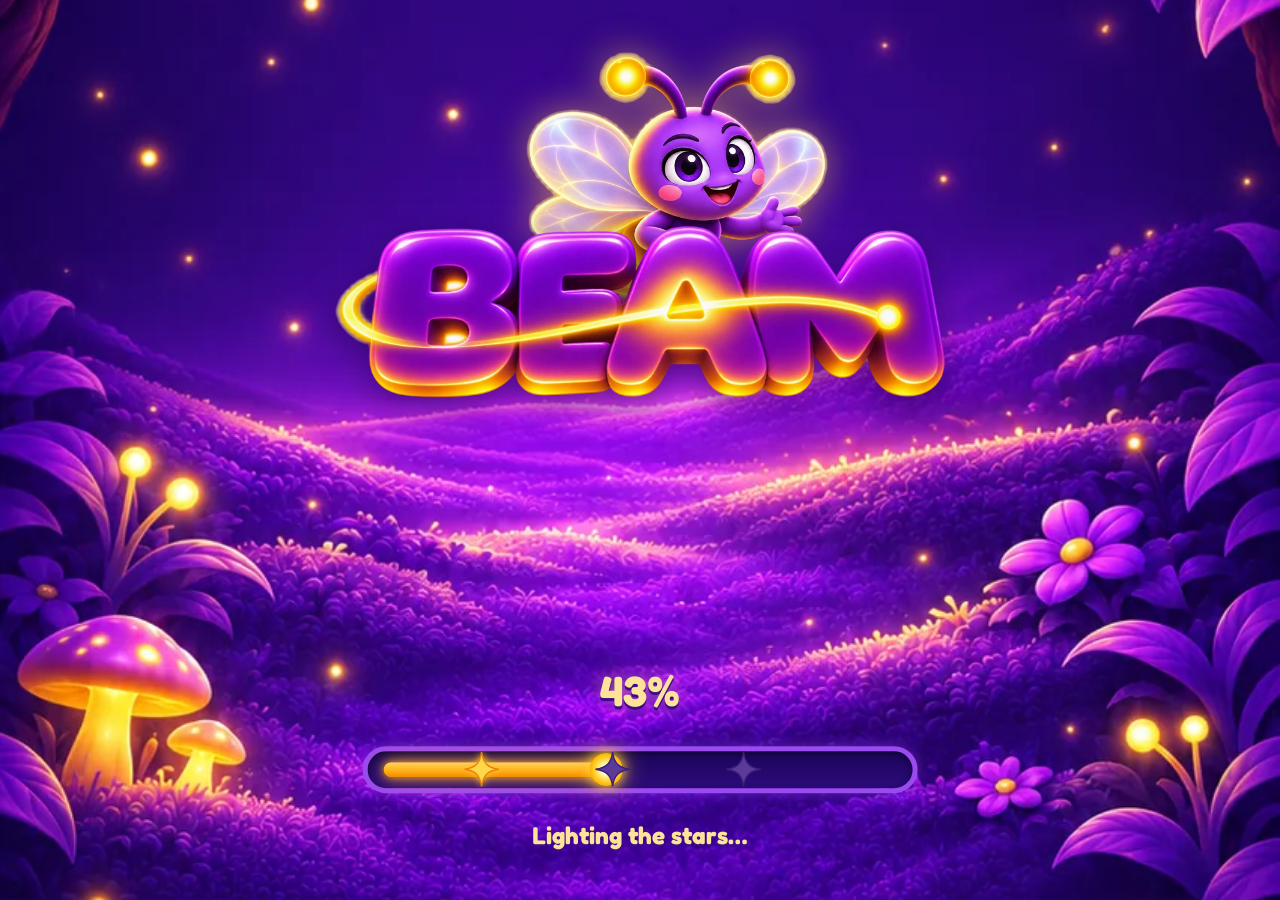
==== index.html @ 748f91e0 "Win clip: new 3s firefly video (chroma-keyed), replaces cheer2 Co-Authored-By: Claude Sonnet 5.5 <no" ====
<!DOCTYPE html>
<html lang="he" dir="rtl">
<head>
<meta charset="utf-8">
<meta name="viewport" content="width=device-width,initial-scale=1">
<script>try{if(localStorage.getItem("beamAdminPending")&&/access_token=|error=/.test(location.hash)){localStorage.removeItem("beamAdminPending");location.replace("/admin/"+location.hash)}}catch(e){}</script>
<title>BEAM · משחק חשיבה עם מראות וקרן אור</title>
<meta name="description" content="BEAM הוא משחק חשיבה: מציבים מראות כדי שקרן האור של הגחלילית תדליק את כל הכוכבים. 80 שלבים ואתגר יומי.">
<link rel="canonical" href="https://beam-game.co.il/">
<link rel="manifest" href="manifest.webmanifest">
<meta name="theme-color" content="#24086A">
<link rel="icon" type="image/png" sizes="32x32" href="icons/favicon-32.png?v=3">
<link rel="icon" type="image/png" sizes="96x96" href="icons/favicon-96.png?v=3">
<link rel="apple-touch-icon" href="icons/apple-180.png?v=3">
<link rel="stylesheet" href="css/beam.css?v=8978603e5e">
</head>
<body class="splashing">
<div id="splash" role="status" aria-live="polite">
  <div class="sp-stage">
    <img class="sp-fly" alt="" src="media/splash/fly.webp">
    <img class="sp-logo" alt="Beam" src="media/splash/logo.webp">
    <b id="spPct">0%</b>
    <div class="sp-bar"><i id="spFill"><span class="sp-orb"></span></i><span class="sp-star" style="left:21%"><svg viewBox="0 0 40 40" aria-hidden="true"><path d="M20 1C21.5 13 27 18.5 39 20C27 21.5 21.5 27 20 39C18.5 27 13 21.5 1 20C13 18.5 18.5 13 20 1Z"/></svg></span><span class="sp-star" style="left:45%"><svg viewBox="0 0 40 40" aria-hidden="true"><path d="M20 1C21.5 13 27 18.5 39 20C27 21.5 21.5 27 20 39C18.5 27 13 21.5 1 20C13 18.5 18.5 13 20 1Z"/></svg></span><span class="sp-star" style="left:69%"><svg viewBox="0 0 40 40" aria-hidden="true"><path d="M20 1C21.5 13 27 18.5 39 20C27 21.5 21.5 27 20 39C18.5 27 13 21.5 1 20C13 18.5 18.5 13 20 1Z"/></svg></span></div>
    <p id="spText">טוענים את האור…</p>
  </div>
</div>
<svg width="0" height="0" style="position:absolute" aria-hidden="true"><defs>
  <linearGradient id="rbBeam" gradientUnits="userSpaceOnUse" x1="0" y1="0" x2="1.6" y2="1.6" spreadMethod="repeat">
    <stop offset="0" stop-color="#FF3D3D"/><stop offset=".16" stop-color="#FF8A1F"/><stop offset=".32" stop-color="#FFD23F"/><stop offset=".48" stop-color="#4BD964"/><stop offset=".64" stop-color="#3FB8FF"/><stop offset=".8" stop-color="#8A6BFF"/><stop offset="1" stop-color="#FF3D3D"/>
    <animateTransform attributeName="gradientTransform" type="translate" from="0 0" to="1.6 1.6" dur="2.4s" repeatCount="indefinite"/>
  </linearGradient></defs></svg>
<main>
<div class="hud" id="hud" hidden>
    <button class="me" id="meBtn" aria-label="פרופיל ושם">
      <span class="badge"><img id="meBug" alt=""></span>
      <span><b id="meName"></b><small id="meRank"></small></span>
    </button>
    <div class="wallet">
      <button class="gearimg" id="gearBtn" aria-label="הגדרות"><img alt="" src="media/ui/gear.webp"></button>
      <div class="coin" id="homePoints" aria-label="נקודות לקניות"></div>
    </div>
  </div>
  

<!-- LOGIN -->
<section id="login" hidden>
  <div class="login">
    <img id="loginLogo" class="login-logo" alt="Beam" src="media/inline/logo.webp">
    <p class="login-tag">עזרו לגחלילית להדליק את כל הכוכבים</p>
    <div class="login-hero"><img alt="" src="media/hero.webp"></div>
    <div class="login-btns">
      <button class="btn green" id="loginGuest">בואו נשחק</button>
      <div class="or" id="loginOr"><span>כבר שיחקתם? התחברו וההתקדמות תחזור</span></div>
      <button class="sso google" id="loginGoogle">המשך עם Google</button>
      <button class="sso facebook" id="loginFacebook">המשך עם Facebook</button>
    </div>
    <p class="login-note">ההתקדמות נשמרת ומגובה גם בלי חשבון. אפשר לחבר חשבון בכל רגע מההגדרות.</p>
  </div>
</section>


<!-- HOME: the firefly's garden fills the screen; everything else floats over it -->
<section id="home">
  <div class="gscene hscene" id="hScene"></div>
  <canvas id="homeFly" width="320" height="320" aria-hidden="true"></canvas>
  <div class="hchap">
    <button id="chapBtn"><b id="chapName"></b><i aria-hidden="true">›</i></button>
    <div class="hprog"><i id="chapFill"></i><span id="chapCount"></span></div>
  </div>
  <div class="hside r"><button class="hic" id="dailyBtn"><img alt="" src="media/ui/calendar.webp"><span class="dot" id="dailyDot" hidden>!</span><span class="t">אתגר יומי</span></button><button class="hic" id="weeklyBtn"><img alt="" src="media/ui/trophy.webp"><span class="dot" id="weeklyDot" hidden>!</span><span class="t">אתגר השבוע</span></button><button class="hic" id="bonusBtn"><img alt="" src="media/ui/gift.webp"><span class="dot" id="bonusDot" hidden>!</span><span class="t">בונוס יומי</span></button></div>
  <div class="hside l"><button class="hic" id="achBtn"><img alt="" src="media/ui/medal.webp"><span class="bar" id="achLabel"></span></button><button class="hic" id="friendsBtn"><img alt="" src="media/ui/invite.webp"><span class="dot" id="palsDot" hidden></span><span class="t">חברים</span></button><button class="hic" id="helpBtn"><img alt="" src="media/ui/help.webp"><span class="t">איך משחקים</span></button></div>
  <button class="hplay" id="playBtn"><span class="tag" id="playTag"></span><b id="playMain"></b><small id="playSub"></small></button>
  <div hidden>
    <div class="rankbar"><i id="rankFill"></i></div><span id="rankNow"></span><span id="rankNext"></span>
    <p id="dailyText"></p><p id="duelText"></p><button id="duelBtn"></button><p id="gardenText"></p><button id="gardenBtn"></button>
    <button id="lbBtn"></button><button id="shopBtn"></button>
    <div class="adslot" id="adBanner"><button id="adBannerRemove"></button></div>
    <p id="progress"></p><span id="chCount"></span><div id="chapters"></div><div id="chDots"></div>
  </div>
</section>

<section id="allch" hidden>
  <button class="chip" id="allchBack">› חזרה</button>
  <h2 class="screen-title">כל הפרקים</h2>
  <p class="screen-sub" id="allchSub"></p>
  <div class="chgrid" id="chGrid"></div>
</section>

<!-- GAME -->
<section id="game" hidden>
  <div class="gtop">
    <button class="rb" id="backBtn" aria-label="חזרה"><svg class="bk" viewBox="0 0 24 24" width="22" height="22" aria-hidden="true"><path d="M9 5l7 7-7 7" fill="none" stroke="#fff" stroke-width="4" stroke-linecap="round" stroke-linejoin="round"/></svg></button>
    <div class="lvtitle"><h2 id="lvTitle"></h2><small id="lvChapter"></small></div>
    <div class="coin" id="gamePoints"></div>
    <button class="rb" id="pauseBtn" aria-label="השהיה"><svg viewBox="0 0 24 24" width="20" height="20" aria-hidden="true"><path d="M8 5v14M16 5v14" stroke="#fff" stroke-width="4" stroke-linecap="round"/></svg></button>
  </div>
  <div class="duelbar" id="duelBar" hidden></div>
  <div class="gstats">
    <div class="pill" id="starPill"></div>
    <div class="gclock" id="timeBar" hidden><span></span></div>
    <div class="pill moves" id="movesPill"></div>
    <div class="pill" id="mirrorPill"></div>
  </div>
  <p class="tip" id="tip"></p>
  <div class="boardwrap"><svg class="board" id="board"></svg></div>
  <div class="say"><img alt="" id="sayBug"><div class="status" id="status" aria-live="polite"></div></div>
  <div class="gdock">
    <button class="power free" id="resetBtn"><img class="pwi" src="media/ui/t-reset.webp" alt=""><span>איפוס</span><span class="price">חינם</span></button>
    <div id="powerBox">
      <div class="powers">
        <button class="power" id="pwMirror" aria-label="קניית מראה נוספת"></button>
        <button class="power" id="pwHammer" aria-label="פטיש לשבירת חסימה"></button>
        <button class="power" id="pwHint" aria-label="רמז"></button>
      </div>
    </div>
  </div>
  <p class="powernote" id="powerNote">שלב עם עזרה שווה כוכב אחד ורבע מהנקודות</p>
  <span hidden><button class="gear" id="muteBtn" aria-label="השתקה"><svg viewBox="0 0 24 24" aria-hidden="true" width="22" height="22"><path d="M4 9h4l5-4v14l-5-4H4z" fill="var(--purple)"/><path id="spkWaves" d="M16 8.5a5 5 0 0 1 0 7M18.5 6a8.5 8.5 0 0 1 0 12" stroke="var(--purple)" stroke-width="2" fill="none" stroke-linecap="round"/><path id="spkX" d="M16 9l5 6M21 9l-5 6" stroke="var(--purple)" stroke-width="2" stroke-linecap="round" hidden/></svg></button></span>
  <div class="winlayer" id="winLayer" hidden>
  <img class="winbug" id="winBug" alt="" width="220" height="220">
  <canvas class="winbug anim" id="winFilm" width="480" height="480" aria-hidden="true" hidden></canvas>
  <div class="win" id="winbox" role="dialog" aria-labelledby="winTitle" hidden>
    <div class="ribbon"><h3 id="winTitle"></h3></div>
    <div class="body">
      <div class="bigstars" id="bigStars"></div>
      <p id="winText"></p>
      <div class="gains" id="gains"></div>
      <button class="btn green" id="nextBtn"></button>
      <button class="btn blue" id="retryBtn">נסו שוב לשלושה כוכבים</button>
      <button class="linkbtn" id="shareBtn" hidden>שתפו את התוצאה</button>
    </div>
  </div>
  </div>
</section>

<!-- DUEL: waiting room, countdown and result. The race itself happens on the game screen. -->
<section id="watch" hidden>
  <div class="gtop"><button class="rb" id="watchBack" aria-label="חזרה"><svg class="bk" viewBox="0 0 24 24" width="22" height="22" aria-hidden="true"><path d="M9 5l7 7-7 7" fill="none" stroke="#fff" stroke-width="4" stroke-linecap="round" stroke-linejoin="round"/></svg></button><div class="lvtitle"><h2 id="watchTitle"></h2><p id="watchSub"></p></div><span class="wlive">LIVE</span></div>
  <div class="wstats"><span class="pill" id="watchStars"></span><span class="pill" id="watchMoves"></span></div>
  <div class="boardwrap"><svg class="board" id="watchBoard"></svg></div>
  <p class="wnote" id="watchNote"></p>
</section>

<section id="duel" hidden>
  <button class="chip" id="duelBack">› חזרה</button>
  <h2 class="screen-title">דו-קרב</h2>
  <p class="screen-sub" id="duelSub">&nbsp;</p>
  <div class="set duelbox" id="duelBox"></div>
</section>

<!-- LEADERBOARD -->
<section id="friends" hidden>
  <button class="chip" id="frBack">› חזרה</button>
  <h2 class="screen-title">דו-קרב</h2>
  <div class="rec" id="duelRec"></div>
  <div class="duo"><button class="btn blue" id="duelLink">הזמנה בקישור</button><button class="btn orange" id="duelCode">יש לי קוד</button></div>
  <h3 class="frhead">החברים שלי <small id="frSub">&nbsp;</small></h3>
  <ul class="frlist" id="duelList"></ul>
</section>

<section id="pals" hidden>
  <button class="chip" id="palsBack">› חזרה</button>
  <h2 class="screen-title">חברים</h2>
  <div class="frfind"><input id="frQ" type="search" maxlength="24" autocomplete="off" enterkeyhint="search" placeholder="חיפוש לפי שם שחקן" aria-label="חיפוש לפי שם שחקן"><button class="btn blue" id="frGo">חיפוש</button></div>
  <ul class="frlist" id="frFound"></ul>
  <div id="frAsksBox" hidden><h3 class="frhead">בקשות חברות</h3><ul class="frlist" id="frAsks"></ul></div>
  <div id="frRecentBox" hidden><h3 class="frhead">שיחקתם לאחרונה</h3><ul class="frlist" id="frRecent"></ul></div>
  <h3 class="frhead">החברים שלי <small id="palsSub">&nbsp;</small></h3>
  <ul class="frlist" id="frList"></ul>
  <button class="btn orange" id="frAdd">שליחת קישור לחבר</button>
  <div class="set" style="margin-top:16px">
    <label class="toggle" style="border-top:none"><span>הצג אותי כמחובר לחברים</span><input type="checkbox" id="optPresence"><i></i></label>
  </div>
</section>

<section id="map" hidden>
  <div class="maptop"><button class="rb" id="mapBack" aria-label="חזרה"><svg class="bk" viewBox="0 0 24 24" width="22" height="22" aria-hidden="true"><path d="M9 5l7 7-7 7" fill="none" stroke="#fff" stroke-width="4" stroke-linecap="round" stroke-linejoin="round"/></svg></button><button class="rnd" id="mapPrev" aria-label="הפרק הקודם"><svg class="bk" viewBox="0 0 24 24" width="18" height="18" aria-hidden="true"><path d="M9 5l7 7-7 7" fill="none" stroke="#fff" stroke-width="3.5" stroke-linecap="round" stroke-linejoin="round"/></svg></button>
    <div class="mtitle"><small id="mapSub"></small><h2 id="mapTitle"></h2><span class="mstars"><img alt="" src="media/map/star.webp"><b id="mapStars"></b></span></div>
    <button class="rnd" id="mapNext" aria-label="הפרק הבא"><svg class="bk" viewBox="0 0 24 24" width="18" height="18" aria-hidden="true"><path d="M15 5l-7 7 7 7" fill="none" stroke="#fff" stroke-width="3.5" stroke-linecap="round" stroke-linejoin="round"/></svg></button><span class="sp"></span></div>
  <button class="mcta" id="mapPlay"><b id="mapPlayMain"></b><span id="mapPlaySub"></span></button>
  <div class="mscene" id="mScene"></div>
  <div class="mapwarp" id="mapWarp"></div>
</section>

<section id="garden" hidden>
  <button class="chip" id="gardenBack">› חזרה</button>
  <h2 class="screen-title">הגן של הגחלילית</h2>
  <div class="shopwallet"><div class="coin" id="gardenPoints"></div></div>
  <div class="tabs" role="tablist" style="margin-bottom:12px">
    <button role="tab" id="gTabOut" aria-selected="true">הגן</button>
    <button role="tab" id="gTabIn" aria-selected="false">בתוך הבית</button>
  </div>
  <div class="gscene" id="gScene"></div>
  <h3 class="shoph" id="gShopTitle">מה מוסיפים לגן?</h3>
  <div class="shopgrid" id="gShop"></div>
</section>

<section id="shop" hidden>
  <button class="chip" id="shopBack">› חזרה</button>
  <h2 class="screen-title">חנות</h2>
  <p class="screen-sub">קונים בנקודות שבארנק. הדירוג בטבלה לא יורד.</p>
  <div class="shopwallet"><div class="coin" id="shopPoints"></div></div>
  <div id="shopBody"></div>
</section>

<section id="leader" hidden>
  <button class="chip" id="lbBack">› חזרה</button>
  <div class="lbc lbh">
    <img class="arc" alt="" style="--x:140;--y:38;--w:528;--h:67" src="media/lb/harc.webp">
    <img class="crown" alt="" style="--x:355;--y:12;--w:100;--h:72" src="media/lb/hcrown.webp">
    <img class="lau" alt="" style="--x:107;--y:91;--w:56;--h:76" src="media/lb/hlaurL.webp">
    <img class="lau" alt="" style="--x:644;--y:98;--w:56;--h:69" src="media/lb/hlaurR.webp">
    <img class="ttl" alt="טבלת מובילים" style="--x:160;--y:75;--w:494;--h:89" src="media/lb/htitle.webp">
    <h2 class="screen-title ttltxt" style="--x:140;--y:75;--w:524;--h:89">טבלת מובילים</h2>
    <p class="screen-sub" id="lbSub" style="--x:2.4;--y:158.4;--w:804;--h:44"></p>
  </div>
  <div class="tabs lbtabs" role="tablist">
    <button role="tab" id="tabAll" aria-selected="true">כל הזמנים</button>
    <button role="tab" id="tabDay" aria-selected="false">היום</button>
    <button role="tab" id="tabWeek" aria-selected="false">השבוע</button>
  </div>
  <p class="privacy" id="lbOffline" hidden>אין חיבור לטבלה כרגע. מוצגות רק התוצאות שלכם.</p>
  <ol class="lb" id="lbList"></ol>
  <p class="privacy">השם והניקוד שלכם גלויים לכל מי שמשחק במשחק הזה.</p>
</section>

<!-- ACHIEVEMENTS -->
<section id="achievements" hidden>
  <button class="chip" id="achBack">› חזרה</button>
  <h2 class="screen-title">הישגים</h2>
  <p class="screen-sub" id="achSub"></p>
  <div id="achList"></div>
</section>

<!-- SETTINGS -->
<section id="settings" hidden>
  <button class="chip" id="setBack">› חזרה</button>
  <h2 class="screen-title">הגדרות</h2>
  <p class="screen-sub">&nbsp;</p>
  <div class="set" id="accountCard"></div>
  <div class="set premium" id="premiumCard"></div>
  <div class="set">
    <h3>צלילים ורטט</h3>
    <label class="toggle"><span>אפקטים קוליים</span><input type="checkbox" id="optSfx"><i></i></label>
    <label class="toggle"><span>מוזיקת רקע במשחק</span><input type="checkbox" id="optMusic"><i></i></label>
    <label class="toggle" id="hapticRow"><span>רטט<small id="hapticNote" hidden> · לא נתמך במכשיר הזה</small></span><input type="checkbox" id="optHaptic"><i></i></label>
    <div class="musicstyle" id="styleRow">
      <span>סגנון מוזיקה</span>
      <div class="segm" role="group" aria-label="סגנון מוזיקה">
        <button id="styleCalm" aria-pressed="true">רגועה</button>
        <button id="styleUp" aria-pressed="false">קצבית</button>
        <button id="styleDream" aria-pressed="false">עדינה</button>
        <button id="styleBox" aria-pressed="false">תיבת נגינה</button>
      </div>
    </div>
  </div>
  <div class="set">
    <div class="musicstyle"><span>שפה</span>
      <div class="segm" role="group" aria-label="שפה">
        <button id="langHe" aria-pressed="true">עברית</button>
        <button id="langEn" aria-pressed="false">English</button>
      </div>
    </div>
    <div class="musicstyle"><span>תצוגה</span>
      <div class="segm" role="group" aria-label="תצוגה">
        <button id="themeLight" aria-pressed="false">יום</button>
        <button id="themeDark" aria-pressed="false">לילה</button>
        <button id="themeAuto" aria-pressed="true">אוטומטי</button>
      </div>
    </div>
  </div>
  <div class="set">
    <h3>שם ודמות</h3>
    <p id="setName"></p>
    <button class="btn blue" id="setRename">הפרופיל שלי</button>
    <button class="linkbtn" id="setLeave">הסרת השם והניקוד מהטבלה</button>
  </div>
  <div class="set" id="installCard" hidden>
    <h3>התקנה במסך הבית</h3>
    <p>פתיחה בלחיצה אחת, במסך מלא, כמו אפליקציה.</p>
    <button class="btn blue" id="setInstall">להוספה למסך הבית</button>
  </div>
  <div class="set stickset">
    <h3>מדבקות לוואטסאפ</h3>
    <div class="stkrow"><img alt="" src="media/emo/laugh.webp"><img alt="" src="media/emo/love.webp"><img alt="" src="media/emo/win.webp"><img alt="" src="media/emo/thumbs.webp"></div>
    <p>12 הגחליליות של המשחק, לשמירה בטלפון ולשליחה בוואטסאפ.</p>
    <button class="btn green" id="setStickers">להורדת המדבקות</button>
  </div>
  <div class="set">
    <h3>איפוס התקדמות</h3>
    <p>מוחק שלבים, כוכבים, נקודות והישגים. רכישות נשמרות.</p>
    <button class="btn danger" id="setReset">איפוס</button>
  </div>
  <p class="legal"><a id="legalPrivacy" href="https://beam-game.co.il/privacy/" target="_blank" rel="noopener">מדיניות פרטיות</a> · <a id="legalSupport" href="https://beam-game.co.il/support/" target="_blank" rel="noopener">תמיכה</a></p>
</section>

<!-- HELP -->
<section id="help" class="help" hidden>
  <div class="gtop"><button class="rb" id="helpBack" aria-label="חזרה"><svg class="bk" viewBox="0 0 24 24" width="22" height="22" aria-hidden="true"><path d="M9 5l7 7-7 7" fill="none" stroke="#fff" stroke-width="4" stroke-linecap="round" stroke-linejoin="round"/></svg></button><div class="lvtitle"><h2>איך משחקים</h2></div><img class="helpbug" id="helpBug" alt=""></div>
  <div class="tabs four" role="tablist" id="helpTabs"><button role="tab" data-p="a" aria-selected="true">הבסיס</button><button role="tab" data-p="b" aria-selected="false">מכשולים</button><button role="tab" data-p="c" aria-selected="false">נקודות</button><button role="tab" data-p="d" aria-selected="false">טיפים</button></div>
  <div class="hpane" data-p="a">
  <p class="lead">הגחלילית יורה קרן אור. הציבו מראות כך שהקרן תעבור דרך כל הכוכבים.</p>
  <div class="demo">
    <h3>נסו בעצמכם</h3>
    <p>הציבו מראה אחת כך שהקרן תפנה למעלה אל הכוכב.</p>
    <div class="boardwrap"><svg class="board" id="demoBoard"></svg></div>
    <div class="status" id="demoStatus"></div>
  </div>
  <div class="rule"><svg viewBox="0 0 1 1" id="icMirror"></svg>
    <div><h3>מראות</h3><p>הקישו על משבצת כדי להציב מראה. הקשה שנייה מסובבת אותה, ושלישית מסירה. מראה מפנה את הקרן ברבע סיבוב.</p></div></div>
<div class="rule"><svg viewBox="0 0 1 1" id="icStar"></svg>
    <div><h3>כוכבים</h3><p>הקרן עוברת דרכם, מדליקה אותם וממשיכה הלאה. השלב נגמר כשכל הכוכבים דולקים.</p></div></div>
</div>
  <div class="hpane" data-p="b" hidden>
  <div class="rule"><svg viewBox="0 0 1 1" id="icWall"></svg>
    <div><h3>חסימות</h3><p>משבצות עם איקס עוצרות את הקרן.</p></div></div>
<div class="rule"><svg viewBox="0 0 1 1" id="icBomb"></svg>
    <div><h3>פצצות</h3><p>אם קרן כלשהי נוגעת בפצצה, הכול נכבה. יש רגע לתקן. מי שמשאיר את הקרן על פצצה שלוש פעמים באותו שלב, הפצצה מתפוצצת והשלב מתחיל מחדש. בדו-קרב, פיצוץ מעביר את הסיבוב ליריב.</p></div></div>
<div class="rule"><svg viewBox="0 0 1 1" id="icFixed"></svg>
    <div><h3>מראות קבועות</h3><p>מראות כהות עם ברגים. הן כבר מותקנות, ואי אפשר להזיז או לסובב אותן.</p></div></div>
<div class="rule"><svg viewBox="0 0 1 1" id="icSplit"></svg>
    <div><h3>זכוכית מפצלת</h3><p>חלק מהאור ממשיך ישר וחלק מוחזר הצידה. מקרן אחת נוצרות שתיים, וכל אחת מהן יכולה להדליק כוכבים או לפגוע בפצצה.</p></div></div>
<div class="rule"><svg viewBox="0 0 1 1" id="icTwin"></svg>
    <div><h3>שתי גחליליות</h3><p>בשלבים המתקדמים יש שתי קרניים. כל מראה משפיעה על שתיהן.</p></div></div>
</div>
  <div class="hpane" data-p="c" hidden>
  <div class="rule"><svg viewBox="0 0 1 1" id="icCount"></svg>
    <div><h3>שלושה כוכבים</h3><p>כל הקשה היא מהלך. פתרו בלי עזרה ובתוך יעד המהלכים כדי לקבל שלושה כוכבים ואת מלוא הנקודות. לכל שלב יש זמן מוגבל, חצי דקה לכל מראה. כשהזמן נגמר מתחילים את השלב מחדש.</p></div></div>
<div class="rule"><svg viewBox="0 0 1 1" id="icShop"></svg>
    <div><h3>מה עושים עם הנקודות</h3><p>הנקודות שצברתם קובעות את הדרגה והמקום בטבלה, ונשארות שם תמיד. במקביל יש לכם יתרה לקניות. המחיר תלוי בשלב: רמז עולה 100 נקודות לכל מראה בשלב, ומראה נוספת או פטיש 75 לכל מראה. רמזים יכולים להציב עד חצי מהמראות בשלב. שלב שנפתר עם עזרה שווה רבע מהנקודות.</p></div></div>
<div class="rule"><svg viewBox="0 0 1 1" id="icHammer"></svg>
    <div><h3>פטיש</h3><p>מופיע רק בשלבים שבהם שבירת חסימה באמת עוזרת, כלומר מאפשרת פתרון עם פחות מראות. לחצו על הפטיש, והחסימות ששווה לשבור יתחילו להבהב.</p></div></div>
<div class="rule"><svg viewBox="0 0 1 1" id="icDaily"></svg>
    <div><h3>אתגר יומי</h3><p>שלב חדש בכל יום, זהה לכל השחקנים. הניקוד תלוי במהירות ובמספר המהלכים, ונכנס לטבלת המובילים.</p></div></div>
</div>
  <div class="hpane" data-p="d" hidden>
  <div class="tips">
    <h3>טיפים</h3>
    <p><b>התחילו מהסוף.</b> חשבו מאיזה כיוון הקרן יכולה להגיע לכוכב הרחוק ביותר, ובנו את המסלול לאחור.</p>
    <p><b>ספרו פניות.</b> כל פנייה במסלול דורשת מראה. מספר המראות שקיבלתם הוא רמז.</p>
    <p><b>עקבו אחרי כל הקרניים.</b> עם זכוכית מפצלת או שתי גחליליות, מראה שעוזרת לקרן אחת יכולה לשלוח את השנייה לפצצה.</p>
    <p><b>חשבו לפני שמקישים.</b> כל הקשה נספרת, ושלושה כוכבים שווים את מלוא הנקודות.</p>
  </div>
  </div>
  <div class="helpgo"><button class="btn orange" id="helpPlay">התחילו לשחק</button></div>
</section>

</main>
<div id="turn" aria-hidden="true"><div><svg viewBox="0 0 64 64" width="84" height="84"><rect x="20" y="6" width="24" height="44" rx="5" fill="none" stroke="#FFE48A" stroke-width="4"/><circle cx="32" cy="43" r="2.5" fill="#FFE48A"/><path d="M8 40a26 26 0 0 0 14 18M22 58l-7-1M22 58l-1-7" fill="none" stroke="#fff" stroke-width="3.5" stroke-linecap="round"/></svg><b>סובבו את הטלפון לאורך</b></div></div>
<nav id="tabbar" hidden><button data-tab="shop"><img alt="" src="media/ui/shop.webp"><span>חנות</span></button><button data-tab="leader"><img alt="" src="media/ui/trophy.webp"><span>מובילים</span></button><button data-tab="home"><img alt="" src="media/ui/home.webp"><span>בית</span></button><button data-tab="duel"><img alt="" src="media/ui/duel.webp"><span>דו-קרב</span><u id="duelDot" hidden></u></button><button data-tab="garden"><img alt="" src="media/ui/decor.webp"><span>קישוט</span></button></nav>


<div class="overlay" id="overlay" hidden><div class="modal" id="modal" role="dialog" aria-modal="true"></div></div>
<div class="toast" id="toast" role="status"></div>

<script src="js/levels.js?v=f87c89fe32"></script>
<script src="js/game.js?v=36e5b2ce87"></script>
</body>
</html>
---- css/beam.css ----
/* Fredoka (SIL Open Font License 1.1), embedded so the game needs no internet to start */
@font-face{font-family:Fredoka; font-style:normal; font-weight:300 700; font-display:swap; src:url(../media/font/fredoka-a.woff2) format('woff2'); unicode-range:U+0307-0308,U+0590-05FF,U+200C-2010,U+20AA,U+25CC,U+FB1D-FB4F}
@font-face{font-family:Fredoka; font-style:normal; font-weight:300 700; font-display:swap; src:url(../media/font/fredoka-b.woff2) format('woff2'); unicode-range:U+0000-00FF,U+0131,U+0152-0153,U+02BB-02BC,U+02C6,U+02DA,U+02DC,U+0304,U+0308,U+0329,U+2000-206F,U+20AC,U+2122,U+2191,U+2193,U+2212,U+2215,U+FEFF,U+FFFD}

:root{
  --bg1:#E7DDFB; --bg2:#F6F2FF; --surface:#FFFFFF; --ink:#2D1B4E; --muted:#6B5A8C; --rule:#DCCFF7;
  --orange:#FF8A2B; --orange-d:#D96A12; --blue:#1F6FE5; --blue-d:#1552B0;
  --purple:#8B5CF6; --purple-d:#6A3FD6; --green:#4CC85A; --green-d:#2F9E3E;
  --tray:#FFFFFF; --tray-edge:#C9B6F4;
  --t-orange:#FFD3AA; --t-blue:#BFD6FF; --t-purple:#DCCDFF; --t-green:#C6EFC4; --t-shade:rgba(45,27,78,.16);
  --star:#FFC83A; --star-d:#E58A00; --beam:#FF3D7F; --bomb:#2D1B4E;
}
@media (prefers-color-scheme:dark){
  :root{
    color-scheme:dark;
    --bg1:#1A1230; --bg2:#231840; --surface:#2C2050; --ink:#F3EEFF; --muted:#B7A8DA; --rule:#3E3168;
    --tray:#3A2C66; --tray-edge:#4E3C88;
    --t-orange:#F0B27A; --t-blue:#93B6F0; --t-purple:#B9A2F2; --t-green:#9CD99A; --t-shade:rgba(0,0,0,.28);
  }
}
*{box-sizing:border-box}
html,body{margin:0}
body{
  min-height:100vh; color:var(--ink); font-family:Fredoka,system-ui,sans-serif; font-size:17px; line-height:1.5;
  background:linear-gradient(180deg,var(--bg1),var(--bg2) 420px); -webkit-tap-highlight-color:transparent;
}
main{max-width:480px; margin:0 auto; padding:16px 16px 40px}
section[hidden]{display:none}
h1,h2,h3{margin:0; font-weight:700}
button{font-family:inherit; cursor:pointer}
button:focus-visible{outline:3px solid var(--blue); outline-offset:3px}

/* chunky buttons */
.btn{display:block; width:100%; border:none; border-radius:18px; color:#fff; font-weight:700; font-size:20px; min-height:56px; transition:transform .08s}
.btn:active{transform:translateY(3px)}
.btn.orange{background:var(--orange); box-shadow:0 5px 0 var(--orange-d)}
.btn.blue{background:var(--blue); box-shadow:0 5px 0 var(--blue-d)}
.btn.green{background:var(--green); box-shadow:0 5px 0 var(--green-d)}
.btn + .btn{margin-top:14px}
.chip{border:none; background:var(--surface); color:var(--ink); font-weight:600; font-size:16px; border-radius:999px; min-height:40px; padding:0 16px; box-shadow:0 3px 0 var(--rule)}

/* hero */
.hero{position:relative; text-align:center; padding:10px 0 18px}
.hero .sprinkle{position:absolute; width:20px; height:8px; border-radius:6px; transform:rotate(var(--r))}
.logo{display:flex; align-items:center; justify-content:center; gap:4px}
.logo h1{
  font-size:104px; line-height:1; color:var(--orange);
  -webkit-text-stroke:6px #5A2E12; paint-order:stroke fill;
  text-shadow:0 7px 0 #5A2E12;
}
.logo svg{width:110px; height:110px; margin-top:-10px}
.hero p{font-size:20px; font-weight:600; margin:14px 0 0}
.board-hero{width:230px; margin:20px auto 0; transform:rotate(-3deg)}

.progress{text-align:center; color:var(--muted); margin:16px 0 0; font-weight:500}

/* chapters */
.chhead{display:flex; justify-content:space-between; align-items:baseline; margin:24px 0 8px}
.chhead h2{font-size:26px}
.chhead span{color:var(--muted); font-weight:500; font-size:15px}
.carousel{display:flex; gap:12px; overflow-x:auto; scroll-snap-type:x mandatory; padding:4px 16px 14px; margin:0 -16px; scrollbar-width:none; -webkit-overflow-scrolling:touch}
.carousel::-webkit-scrollbar{display:none}
.carousel .chapter{flex:0 0 86%; scroll-snap-align:center; margin-top:0; position:relative}
.chapter .banner{position:relative}
.chstars{position:absolute; top:12px; left:16px; background:rgba(255,255,255,.25); border-radius:999px; padding:2px 10px; font-weight:700; font-size:14px}
.chapter.locked .levels{visibility:hidden}
.lockmsg{position:absolute; inset:auto 0 0 0; top:76px; display:flex; flex-direction:column; align-items:center; justify-content:center; gap:6px; font-weight:700; color:var(--ink)}
.lockmsg svg{width:44px; height:44px}
.dots{display:flex; justify-content:center; gap:2px; margin-top:2px}
.dots button{width:26px; height:26px; border:none; background:none; padding:0; display:grid; place-items:center}
.dots button::before{content:""; width:8px; height:8px; border-radius:999px; background:var(--rule); transition:width .2s, background .2s}
.dots button.on::before{width:22px; background:var(--purple)}
.chapter{margin-top:26px; background:var(--surface); border-radius:22px; overflow:hidden; box-shadow:0 6px 0 var(--rule)}
.chapter .banner{padding:12px 18px; color:#fff}
.chapter .banner h2{font-size:24px}
.chapter .banner p{margin:0; font-size:15px; opacity:.92}
.levels{display:grid; grid-template-columns:repeat(5,1fr); gap:10px; padding:16px}
.levels button{
  aspect-ratio:1; border:none; border-radius:14px; font-weight:700; font-size:19px; color:var(--ink);
  background:var(--tint); box-shadow:inset 0 -5px 0 var(--t-shade); position:relative; font-variant-numeric:tabular-nums;
}
.levels button.done{background:var(--solid); color:#fff}
.levels button.done::after{content:"★"; position:absolute; top:-7px; left:-5px; font-size:18px; color:var(--star); text-shadow:0 2px 0 var(--star-d)}
.levels button:disabled{opacity:.4; cursor:default}

/* game */
.topbar{display:flex; justify-content:space-between; align-items:center}
.lvtitle{text-align:center; margin:12px 0 4px}
.lvtitle h2{font-size:34px; line-height:1.1}
.lvtitle small{color:var(--muted); font-weight:500}
.pills{display:flex; justify-content:center; gap:10px; margin:10px 0 6px}
.pill{display:flex; align-items:center; gap:6px; background:var(--surface); border-radius:999px; padding:4px 14px 4px 12px; font-weight:700; box-shadow:0 3px 0 var(--rule); font-variant-numeric:tabular-nums}
.pill svg{width:20px; height:20px}
.tip{text-align:center; color:var(--muted); min-height:1.5em; margin:8px 0 12px; font-weight:500}
.boardwrap{
  background:linear-gradient(160deg,#F3EDFF,#DCCDFB); border-radius:26px; padding:10px;
  box-shadow:0 8px 0 var(--tray-edge), 0 18px 30px rgba(80,40,160,.18);
}
@media (prefers-color-scheme:dark){ .boardwrap{background:linear-gradient(160deg,#3B2D6A,#2B1F52)} }
svg.board{display:block; width:100%; height:auto; touch-action:manipulation; user-select:none}
.hit{fill:transparent}
.glow{fill:none; stroke:var(--beam); stroke-width:.3; stroke-linejoin:round; stroke-linecap:round; opacity:.55; pointer-events:none}
.core{fill:none; stroke:#fff; stroke-width:.08; stroke-linejoin:round; stroke-linecap:round; pointer-events:none}
.bad .glow{opacity:.22}
.shake{animation:shake .4s ease-in-out 2; transform-box:fill-box; transform-origin:center}
.won .starglow{animation:pulse 1s ease-in-out infinite}
@keyframes shake{25%{transform:rotate(-14deg)}75%{transform:rotate(14deg)}}
@keyframes pulse{50%{opacity:.25}}

.bar{display:flex; justify-content:center; margin-top:20px}
.status{text-align:center; margin-top:14px; min-height:1.6em; font-weight:600; color:var(--muted)}
.status.bad{color:var(--orange-d)}
@media (prefers-color-scheme:dark){ .status.bad{color:var(--orange)} }

.win{margin-top:16px; background:var(--surface); border-radius:22px; overflow:hidden; box-shadow:0 6px 0 var(--rule); text-align:center}
.win .ribbon{background:var(--green); color:#fff; padding:14px}
.win .ribbon h3{font-size:28px}
.win .body{padding:14px 18px 20px}
.win .body p{margin:0 0 14px; color:var(--muted); font-weight:500}
.win svg{width:84px; height:84px; margin:-6px auto 0; display:block}

/* help */
.help h2{font-size:38px; text-align:center; margin-top:6px}
.help .lead{text-align:center; color:var(--muted); font-size:18px; font-weight:500; margin:6px 0 18px}
.rule{display:grid; grid-template-columns:60px 1fr; gap:14px; align-items:center; background:var(--surface); border-radius:18px; padding:12px 14px; margin-bottom:12px; box-shadow:0 4px 0 var(--rule)}
.rule svg{width:60px; height:60px}
.rule h3{font-size:20px}
.rule p{margin:2px 0 0; color:var(--muted); font-size:16px}
.demo{background:var(--surface); border-radius:22px; padding:16px; margin:20px 0; box-shadow:0 6px 0 var(--rule); text-align:center}
.demo h3{font-size:22px}
.demo p{margin:2px 0 12px; color:var(--muted)}
.demo .boardwrap{max-width:230px; margin:0 auto}
.tips h3{font-size:24px; margin-bottom:8px}
.tips p{margin:0 0 10px}
.tips b{color:var(--purple)}
@media (prefers-color-scheme:dark){ .tips b{color:#C4ADFF} }

/* ---- win: the firefly jumps in over the board, then the result card pops up under her ---- */
.winlayer{position:fixed; inset:0; z-index:15; display:flex; flex-direction:column; align-items:center; justify-content:center; padding:16px 20px; background:rgba(30,15,60,0); transition:background .35s}
.winlayer.dim{background:rgba(30,15,60,.55)}
.winlayer[hidden],.winbug[hidden]{display:none}
.winbug{width:min(62vw,250px); height:auto; aspect-ratio:1; flex:none; position:relative; z-index:1; filter:drop-shadow(0 10px 18px rgba(40,10,90,.45)); pointer-events:none}
.winbug.jump{animation:bugJump .9s cubic-bezier(.25,1.3,.5,1) both}
.winbug.cheer.jump{animation:bugJump .9s cubic-bezier(.25,1.3,.5,1) both, bugCheer .5s ease-in-out .9s 2 both}
.winbug.shrug.jump{animation:bugJump .9s cubic-bezier(.25,1.3,.5,1) both, bugTilt .6s ease-in-out .9s 1 both}
.winbug.think.jump{animation:bugJump .9s cubic-bezier(.25,1.3,.5,1) both, bugNod .6s ease-in-out .9s 1 both}
.winbug.perch{width:min(40vw,150px); margin-bottom:-34px; animation:bugHop .45s cubic-bezier(.3,1.5,.6,1) both}
.winbug.anim{width:min(96vw,400px); margin:-40px 0; background:radial-gradient(circle at 50% 52%, rgba(255,255,255,.6) 0, rgba(255,244,214,.32) 30%, rgba(255,230,160,0) 60%); filter:none}
.winbug.anim.jump{animation:bugJump .9s cubic-bezier(.25,1.3,.5,1) both}
.winbug.anim.perch{width:min(64vw,250px); margin:-30px 0 -38px}
/* ---- duel ---- */
.daily.duelcard{background:linear-gradient(180deg,#6FB6FF 0%,#3D8BFF 50%,#2A6FE0 100%); box-shadow:0 6px 0 #1C4FA8, 0 12px 24px rgba(42,111,224,.28)}
.daily.duelcard button{color:#1C4FA8; grid-row:auto; grid-column:auto; padding:0 14px}
#duelText{line-height:22px}
.duelbtns{grid-row:1 / span 2; grid-column:2; display:flex; gap:8px; position:relative; z-index:1}
.daily.duelcard h2,.daily.duelcard p{text-shadow:0 2px 0 rgba(0,30,90,.25)}
.duelbox{text-align:center; padding:22px 18px}
.emobtn{position:fixed; left:18px; bottom:calc(52px + env(safe-area-inset-bottom)); width:60px; height:60px; z-index:45; border-radius:50%; border:3px solid #FFE08A; background:linear-gradient(#A98BFF,#6B3FF0); box-shadow:0 4px 0 #3F1FA8, 0 6px 14px rgba(0,0,0,.35); font-size:28px; line-height:1; padding:0}
.emobtn[hidden], .emopick[hidden]{display:none}
.stickset .stkrow{display:flex; justify-content:center; gap:4px; margin:4px 0 6px} .stickset .stkrow img{width:62px; height:62px}
.stkgrid{display:grid; grid-template-columns:repeat(4,minmax(0,1fr)); gap:8px; margin:0 0 14px; width:100%} .stkgrid button{display:block; width:100%; min-width:0; min-height:0; margin:0; border:none; background:rgba(167,139,250,.2); border-radius:16px; padding:4px; line-height:0; overflow:hidden} .stkgrid button img{display:block; width:100%; height:auto; aspect-ratio:1 / 1; object-fit:contain; max-width:100%} .stkgrid button:active{transform:scale(.92)}
.stkhow{text-align:start; margin-top:14px; background:rgba(167,139,250,.14); border-radius:14px; padding:10px 14px; font-size:14px; color:var(--ink)} .stkhow ol{margin:6px 0 0; padding-inline-start:20px} .stkhow li{margin-bottom:4px}
.emopick .emogrid{display:grid; grid-template-columns:repeat(6,1fr); gap:6px} .emopick .emogrid.bugs{padding-bottom:8px; margin-bottom:8px; border-bottom:2px solid #EDE4FF}
.emopick button.bug{background:#EDE2FF; padding:2px} .emopick button.bug img{width:100%; height:100%; object-fit:contain; display:block}
.emofly b img{width:150px; height:150px; display:block} .emofly.mine b img{width:76px; height:76px}
.emopick{position:fixed; left:12px; right:12px; max-width:360px; max-height:60vh; overflow-y:auto; bottom:calc(124px + env(safe-area-inset-bottom)); z-index:46; background:#fff; border-radius:20px; padding:10px; box-shadow:0 10px 30px rgba(20,0,60,.45); animation:emoIn .18s ease-out}
.emopick button{border:none; background:#F3EDFF; border-radius:14px; width:48px; height:48px; font-size:28px; line-height:1; padding:0} .emopick button:active{transform:scale(.9)}
@keyframes emoIn{from{opacity:0; transform:translateY(10px) scale(.95)}}
.emofly{position:fixed; left:50%; top:30%; z-index:70; pointer-events:none; text-align:center; animation:emoFly 2.6s cubic-bezier(.2,1.4,.4,1) both}
.emofly b{display:block; font-size:110px; line-height:1; filter:drop-shadow(0 8px 16px rgba(0,0,0,.4))} .emofly span{display:inline-block; margin-top:6px; background:rgba(25,8,70,.85); color:#fff; font-weight:700; font-size:16px; padding:4px 14px; border-radius:999px}
.emofly.mine{top:auto; bottom:calc(120px + env(safe-area-inset-bottom)); left:22px} .emofly.mine b{font-size:56px} .emofly.mine span{font-size:13px}
@keyframes emoFly{0%{opacity:0; transform:translateX(-50%) scale(.2)} 12%{opacity:1; transform:translateX(-50%) scale(1.15)} 22%{transform:translateX(-50%) scale(1)} 80%{opacity:1; transform:translateX(-50%) translateY(-20px)} 100%{opacity:0; transform:translateX(-50%) translateY(-60px)}}
.emofly.mine{animation-name:emoMine} @keyframes emoMine{0%{opacity:0; transform:scale(.3)} 15%{opacity:1; transform:scale(1.1)} 75%{opacity:1; transform:translateY(-30px)} 100%{opacity:0; transform:translateY(-70px)}}
/* the game is played upright: a phone turned on its side gets a curtain asking to turn it back (a web page cannot stop the turn itself) */
#turn{display:none; position:fixed; inset:0; z-index:9999; background:#24086A; color:#fff; place-items:center; text-align:center}
#turn b{display:block; font-size:22px; margin-top:12px} #turn svg{animation:turnIt 2s ease-in-out infinite} @keyframes turnIt{0%,20%{rotate:90deg} 60%,100%{rotate:0deg}}
@media (orientation:landscape) and (max-height:520px) and (pointer:coarse){ #turn{display:grid} body{overflow:hidden} }
#watch{min-height:100dvh; padding:calc(12px + env(safe-area-inset-top)) 12px 24px; background:#2A0C7A url(../media/board/bg.webp) center / cover no-repeat fixed}
#watch .boardwrap{background:none; box-shadow:none; padding:0; margin-top:18px} #watch .lvtitle h2{font-size:22px} #watch .lvtitle p{margin:0; color:#D9C9FF; font-size:14px}
.wlive{background:#FF3B4E; color:#fff; font-weight:800; font-size:12px; letter-spacing:1px; padding:4px 10px; border-radius:999px; animation:wLive 1.4s ease-in-out infinite} @keyframes wLive{50%{opacity:.45}}
.wstats{display:flex; justify-content:center; gap:10px; margin-top:12px} .wstats .pill{background:linear-gradient(180deg,#5B3BC4,#3E2499); color:#fff; border-radius:16px; padding:6px 16px; font-size:18px; font-weight:700; box-shadow:0 4px 0 #24126b}
.wnote{text-align:center; color:#fff; font-size:17px; font-weight:600; margin:18px 8px 0; min-height:1.4em}
.frlist button.more{width:40px; padding:0 0 8px; font-size:22px; line-height:1; background:#EDE5FB; color:#4B1FA8}
.fhead{display:flex; align-items:center; gap:12px; margin:0 44px 14px 0; text-align:start} .fhead .av{position:relative; width:60px; height:60px; border-radius:50%; background:#E6DBFA; display:grid; place-items:center; flex:none} .fhead .av img{width:54px; height:54px; object-fit:contain}
.fhead .dot{position:absolute; bottom:0; inset-inline-end:0; width:13px; height:13px; border-radius:50%; background:#B9AFCF; border:2px solid #fff} .fhead .dot.on{background:#2DBE60} .fhead b{display:block; font-size:23px} .fhead small{color:var(--muted); font-size:14px}
.fact{display:flex; align-items:center; gap:12px; width:100%; border:none; background:#F6F1FF; border-radius:16px; padding:10px 12px; margin-top:8px; font:inherit; text-align:start; color:#2D1B4E} .fact:disabled{opacity:.45}
.fact .ic{width:44px; height:44px; border-radius:12px; display:grid; place-items:center; font-size:22px; flex:none} .fact .ic img{width:38px; height:38px; object-fit:contain} .fact .ic{width:48px; height:48px} .fact b{display:block; font-size:17px} .fact small{color:#6B5A8C; font-size:13px}
.fact.red{background:#FFF3F4} .fact.red b, .fact.red .ic{color:#C2283C; font-weight:700}
.frlist button.eye{background:#E3F4FF; padding:4px 9px; font-size:19px; line-height:1}
.duelbox h3{font-size:24px; margin:0 0 6px}
.duelbox p{margin:0 0 12px; color:var(--muted)}
.duelbox .btn{margin-top:10px}
.duelbox img.dbug{width:150px; height:150px; display:block; margin:0 auto 4px}
.duelcode{font:700 40px Fredoka,system-ui,sans-serif; letter-spacing:.14em; direction:ltr; background:#F5F0FF; border-radius:16px; padding:10px 8px; margin:6px 0 14px; color:#5B2BC7}
.duelvs{display:flex; align-items:center; justify-content:center; gap:14px; margin:8px 0 14px; font-weight:700; font-size:18px}
.duelvs b{display:block; max-width:120px; overflow:hidden; text-overflow:ellipsis; white-space:nowrap}
.duelvs .side{display:flex; flex-direction:column; align-items:center; gap:2px; min-width:72px}
.duelvs .side i,.duelbar .dp i{font-style:normal; font-variant-numeric:tabular-nums; color:var(--ink); line-height:1}
.duelvs .side i{font-size:38px}
.duelvs .colon{font-size:30px; align-self:flex-end; line-height:1.2; color:var(--muted)}
.duelcount{font:700 96px/1 Fredoka,system-ui,sans-serif; color:var(--orange,#FF8A1F); margin:6px 0 10px; font-variant-numeric:tabular-nums}
.duelcount.pop{animation:cardPop .35s cubic-bezier(.3,1.4,.6,1) both}
.dueljoin{display:flex; gap:8px; margin-top:8px}
.dueljoin input{flex:1; min-width:0; margin:0!important; text-transform:uppercase; letter-spacing:.12em; direction:ltr}
.dueljoin .btn{margin:0; width:auto; flex:none; padding:0 18px}
.duelbar{color:var(--ink); display:grid; grid-template-columns:1fr auto 1fr; align-items:center; gap:8px; margin:10px 0 2px; background:var(--surface); border-radius:18px; padding:8px 12px; box-shadow:0 3px 0 var(--rule)}
.duelbar[hidden]{display:none}
.duelbar .dp{display:flex; align-items:center; gap:10px; min-width:0; font-weight:700}
.duelbar .dp div{display:flex; flex-direction:column; min-width:0; flex:1}
.duelbar .dp i{font-size:24px}
.duelbar .dp.opp{flex-direction:row-reverse}
.duelbar .dp b{overflow:hidden; text-overflow:ellipsis; white-space:nowrap; font-size:15px}
.duelbar .dp span{color:var(--muted); font-size:14px; font-variant-numeric:tabular-nums}
.duelbar .dp.opp{text-align:end}
.duelbar .dp.opp span.fin{color:var(--orange-d,#C45A00)}
.duelbar .mid{text-align:center; font-weight:700; line-height:1.15}
.duelbar .mid b{font-size:22px; color:var(--muted)}
.duelbar .mid small{color:var(--muted); font-variant-numeric:tabular-nums}
.winlayer .win{margin-top:0; width:100%; max-width:400px; animation:cardPop .4s cubic-bezier(.3,1.4,.6,1) both; box-shadow:0 6px 0 var(--rule), 0 24px 50px rgba(20,5,60,.5)}
.winlayer .win .ribbon{padding-top:26px}
@keyframes bugJump{0%{transform:translateY(70vh) scale(.5) rotate(-12deg); opacity:0} 55%{transform:translateY(-26px) scale(1.12) rotate(4deg); opacity:1} 78%{transform:translateY(8px) scale(.97) rotate(-2deg)} 100%{transform:none; opacity:1}}
@keyframes bugCheer{50%{transform:translateY(-22px) scale(1.06)}}
@keyframes bugTilt{30%{transform:rotate(-7deg)} 70%{transform:rotate(6deg)}}
@keyframes bugNod{40%{transform:translateY(6px) rotate(4deg)}}
@keyframes bugHop{0%{transform:translateY(40px) scale(1.5)} 100%{transform:none}}
@keyframes cardPop{0%{transform:translateY(40px) scale(.8); opacity:0} 100%{transform:none; opacity:1}}
@media (prefers-reduced-motion:reduce){*{animation:none!important; transition:none!important}}

/* ---- additions ---- */
[hidden]{display:none!important}
.gear{width:44px; height:44px; border-radius:50%; border:none; background:var(--surface); box-shadow:0 3px 0 var(--rule); display:grid; place-items:center; flex:none}
.gear svg{width:26px; height:26px}
.adslot{margin-top:18px; border:2px dashed var(--rule); border-radius:16px; padding:14px; text-align:center; color:var(--muted); font-size:14px; background:var(--surface)}
.adslot b{display:block; font-size:15px; color:var(--ink)}
.adslot button{margin-top:6px; background:none; border:none; color:var(--purple); font-weight:700; font-size:14px; text-decoration:underline; min-height:32px}
.adbox{border:2px dashed var(--rule); border-radius:18px; height:220px; display:grid; place-items:center; color:var(--muted); margin:10px 0 16px; font-weight:600}
.set{background:var(--surface); border-radius:20px; padding:16px; margin-bottom:14px; box-shadow:0 5px 0 var(--rule)}
.set h3{font-size:20px}
.set p{margin:4px 0 12px; color:var(--muted)}
.set.premium{background:linear-gradient(150deg,var(--purple),#B07CFF); color:#fff; box-shadow:0 5px 0 var(--purple-d)}
.set.premium p{color:#fff; opacity:.92}
.set.premium .perks{margin:0 0 14px; padding:0; list-style:none}
.set.premium .perks li{padding:3px 0; font-weight:500}
.set.premium .perks li::before{content:"✓"; font-weight:700; margin-inline-end:8px; color:var(--star)}
.set .btn.white{background:#fff; color:var(--purple-d); box-shadow:0 5px 0 rgba(0,0,0,.18)}
.owned{display:flex; align-items:center; gap:10px; font-weight:700; font-size:18px}
.owned svg{width:34px; height:34px}
.legal{text-align:center; font-size:15px; margin:18px 0 6px; color:var(--page-head,#E9DEFF)}
.legal a{color:inherit; font-weight:600; text-underline-offset:3px}
.linkbtn{background:none; border:none; color:inherit; font-weight:600; text-decoration:underline; font-size:15px; margin-top:10px; min-height:36px}
.btn.danger{background:#E5484D; box-shadow:0 5px 0 #B3262B}
.btn.ghosty{background:var(--rule); color:var(--ink); box-shadow:0 5px 0 rgba(0,0,0,.08)}
.poor{background:#FFE9EC; border:2px solid #FF6B7E; border-radius:16px; padding:12px 14px; margin:6px 0 14px; display:flex; flex-direction:column; gap:4px; text-align:center; color:#8E1226} .poor b{font-size:18px} .poor span{font-size:15px}
.demo-note{font-size:13px; color:var(--muted); text-align:center; margin:4px 0 0}

.hud{display:flex; justify-content:space-between; align-items:center; gap:8px}
.hud .me{display:flex; align-items:center; gap:8px; background:var(--surface); border-radius:999px; padding:4px 14px 4px 14px; box-shadow:0 3px 0 var(--rule); border:none; color:var(--ink); font:inherit; min-height:44px}
.hud .me .badge{width:34px; height:34px; border-radius:50%; background:var(--bg2); border:2px solid var(--t-purple); display:grid; place-items:center}
.hud .me .badge{overflow:hidden}
.hud .me .badge img{width:32px; height:32px; object-fit:contain}
.avgrid{display:grid; grid-template-columns:repeat(5,1fr); gap:8px; margin:10px 0 14px}
.avgrid button{aspect-ratio:1; border-radius:16px; border:3px solid transparent; background:var(--rule); padding:3px; display:grid; place-items:center}
.avgrid button img{width:100%; height:100%; object-fit:contain}
.avgrid button[aria-pressed="true"]{border-color:var(--orange,#FF8A1F); background:#FFF3E0}
.modal img.bug.me{width:110px; height:110px}
.profstats{display:flex; justify-content:center; gap:8px; flex-wrap:wrap; margin:0 0 12px}
.profstats span{background:var(--rule); border-radius:999px; padding:4px 12px; font-weight:600; font-size:14px}
.frlist .av{width:38px; height:38px; flex:none; border-radius:50%; background:var(--rule); position:relative; display:grid; place-items:center}
.frlist .av img{width:34px; height:34px; object-fit:contain}
.frlist .av .dot{position:absolute; bottom:-2px; inset-inline-end:-2px; border:2px solid var(--surface); box-sizing:content-box}
.hud .me b{display:block; font-size:15px; line-height:1.1}
.hud .me small{display:block; color:var(--muted); font-size:13px; line-height:1.1}
.wallet{display:flex; gap:8px}
.coin{display:flex; align-items:center; gap:5px; background:var(--surface); border-radius:999px; padding:4px 12px 4px 10px; font-weight:700; box-shadow:0 3px 0 var(--rule); font-variant-numeric:tabular-nums; min-height:36px}
.coin svg{width:20px; height:20px}
.rankbar{margin:14px 0 0; background:var(--surface); border-radius:999px; height:14px; overflow:hidden; box-shadow:inset 0 2px 0 var(--rule)}
.rankbar i{display:block; height:100%; background:linear-gradient(90deg,var(--orange),var(--star)); border-radius:999px; transition:width .6s}
.ranktext{display:flex; justify-content:space-between; font-size:14px; color:var(--muted); margin-top:4px; font-weight:500}
.logoimg{margin:0; line-height:0}
.logoimg img{display:block; width:92%; max-width:380px; height:auto; margin:0 auto; filter:drop-shadow(0 6px 10px rgba(80,40,160,.18))}
.hero.small{padding:6px 0 10px}
.hero.small .logo h1{font-size:84px}
.hero.small .logo svg{width:90px; height:90px}
.daily{margin:6px 0 18px; background:var(--green); color:#fff; border-radius:22px; padding:16px 18px; box-shadow:0 6px 0 var(--green-d); display:grid; grid-template-columns:1fr auto; gap:6px 12px; align-items:center}
.daily h2{font-size:24px}
.daily p{margin:0; opacity:.95; font-weight:500}
.daily button{grid-row:1 / span 2; grid-column:2; background:#fff; color:var(--green-d); border:none; border-radius:16px; font-weight:700; font-size:18px; min-height:52px; padding:0 18px; box-shadow:0 4px 0 rgba(0,0,0,.15)}
.minis{display:grid; grid-template-columns:repeat(3,1fr); gap:10px; margin-top:14px}
.minis button{background:var(--surface); border:none; border-radius:18px; color:var(--ink); font-weight:600; font-size:15px; padding:12px 6px 10px; box-shadow:0 4px 0 var(--rule); display:flex; flex-direction:column; align-items:center; gap:4px}
.minis svg{width:30px; height:30px}
.levels button .st{position:absolute; bottom:3px; left:0; right:0; font-size:10px; letter-spacing:-1px; color:var(--star); text-shadow:0 1px 0 var(--star-d)}
.levels button.done::after{content:none}
.levels button{padding-bottom:8px}

.pill.moves.over span{color:var(--orange-d)}
.powers{display:grid; grid-template-columns:1fr 1fr; gap:10px; margin-top:18px}
.power{display:flex; align-items:center; justify-content:center; gap:8px; border:none; border-radius:16px; min-height:52px; font-weight:700; font-size:16px; color:#fff; background:var(--purple); box-shadow:0 4px 0 var(--purple-d)}
.power:disabled{opacity:.45; cursor:default}
.power .price{display:flex; align-items:center; gap:2px; background:rgba(255,255,255,.22); border-radius:999px; padding:1px 8px 1px 6px; font-size:14px}
.power .price svg{width:14px; height:14px}
.powernote{text-align:center; color:var(--muted); font-size:14px; margin:8px 0 0}

.bigstars{display:flex; justify-content:center; gap:6px; margin:4px 0 6px}
.bigstars{align-items:flex-end; min-height:76px}
.bigstars img{width:62px; height:auto; transform:scale(0); animation:pop .45s cubic-bezier(.3,1.7,.55,1) forwards; filter:drop-shadow(0 4px 0 rgba(120,60,0,.35)) drop-shadow(0 0 10px rgba(255,200,60,.55))}
.bigstars img:nth-child(1){rotate:-10deg} .bigstars img:nth-child(3){rotate:10deg; animation-delay:.3s}
.bigstars img:nth-child(2){width:80px; margin-bottom:10px; animation-delay:.15s}
.bigstars img.off{filter:brightness(.3) saturate(.4) drop-shadow(0 3px 0 rgba(0,0,0,.25))}
@keyframes pop{to{transform:scale(1)}}
.gains{display:flex; justify-content:center; gap:10px; margin:6px 0 14px}
.win .btn + .btn{margin-top:12px}

/* overlays */
.overlay{position:fixed; inset:0; background:rgba(30,15,60,.5); display:grid; place-items:center; padding:20px; z-index:20}
.overlay[hidden]{display:none}
.modal{background:var(--surface); border-radius:26px; padding:20px; max-width:360px; width:100%; text-align:center; box-shadow:0 8px 0 var(--rule); position:relative}
.modal .mclose{position:absolute; top:12px; inset-inline-end:12px; width:40px; height:40px; border-radius:50%; border:none; padding:0; display:grid; place-items:center; z-index:3;
  background:linear-gradient(180deg,#B48CFF,#7C4DFF); box-shadow:0 4px 0 #4B25B8, 0 6px 12px rgba(60,20,150,.35), inset 0 2px 0 rgba(255,255,255,.45); transition:transform .08s}
.modal .mclose:active{transform:translateY(3px); box-shadow:0 1px 0 #4B25B8, inset 0 2px 0 rgba(255,255,255,.45)}
.modal .mclose svg{width:18px; height:18px}
.modal h3{font-size:26px; margin-top:4px}
.modal p{color:var(--muted); margin:6px 0 16px; font-weight:500}
.modal svg.bug{width:90px; height:90px}
.modal img.bug{width:130px; height:130px; display:block; margin:-6px auto 0}
.help img.helpbug{width:140px; height:140px; display:block; margin:0 auto 4px}
.frempty img{width:130px; height:130px; display:block; margin:0 auto 6px}
.modal input{width:100%; font:600 18px Fredoka,system-ui,sans-serif; color:#2D1B4E; caret-color:#7C4DFF; background:#F5F0FF; border:2px solid var(--rule); border-radius:14px; padding:10px 14px; margin-bottom:14px; text-align:center}
.modal input:focus{outline:none; border-color:var(--purple)}
.modal input::placeholder{color:#B7A8DA; opacity:1}
.streak{display:flex; justify-content:center; gap:6px; margin:4px 0 12px}
.streak i{width:30px; height:30px; border-radius:10px; background:var(--rule); display:grid; place-items:center; font-style:normal; font-size:13px; font-weight:700; color:var(--muted)}
.streak i.on{background:var(--orange); color:#fff}
.toast{position:fixed; left:50%; bottom:20px; transform:translate(-50%,calc(100% + 60px)); background:var(--ink); color:var(--bg2); border-radius:18px; padding:12px 18px; font-weight:600; z-index:30; transition:transform .35s cubic-bezier(.3,1.4,.6,1); width:max-content; max-width:92vw; display:flex; gap:10px; align-items:center}
.toast.show{transform:translate(-50%,0)}
.toast svg{width:28px; height:28px; flex:none}

/* leaderboard */
.screen-title{font-size:36px; text-align:center; margin:8px 0 4px}
.frlist{list-style:none; padding:0; margin:0 0 14px}
.frfind{display:flex; gap:8px; margin:0 0 10px} .frfind input{flex:1; min-width:0; border:none; border-radius:14px; padding:0 14px; min-height:48px; font:inherit; font-size:16px; background:#fff; color:#2D1B4E; box-shadow:0 3px 0 #DCCFF7}
.frfind .btn{width:auto; flex:none; padding:0 18px; min-height:48px; margin:0} .frnote{color:#E9DEFF; text-align:center; margin:0 0 12px; font-size:15px} #pals #frAdd{margin-bottom:0}
.frrow{display:flex; align-items:center; justify-content:space-between; gap:8px} .frmore{border:none; border-radius:999px; background:#FF9F1C; color:#fff; font:inherit; font-weight:800; font-size:14px; padding:7px 14px; box-shadow:0 3px 0 #C46A00; flex:none}
.frlist li{display:flex; align-items:center; gap:10px; background:var(--surface); border-radius:16px; padding:10px 14px; margin-bottom:8px; box-shadow:0 3px 0 var(--rule); color:var(--ink); --ink:#2D1B4E; --muted:#6B5A8C; --rule:#DCCFF7}
.frlist button.gift{background:#FFE7C2; padding:4px 8px; display:grid; place-items:center} .frlist button.gift img{width:28px; height:28px; display:block}
.giftpic{width:130px; height:130px; object-fit:contain; animation:giftPop .6s cubic-bezier(.3,1.7,.5,1) both} @keyframes giftPop{from{scale:.2; rotate:-20deg; opacity:0}}
.gains.big .coin{font-size:30px; padding:8px 22px} .gains.big{margin:4px 0 10px}
.giftsizes{display:grid; grid-template-columns:repeat(4,1fr); gap:8px; margin:6px 0 16px} .giftsizes button{border:2px solid #DCCFF7; background:#fff; color:#2D1B4E; border-radius:14px; font:inherit; font-weight:800; font-size:17px; min-height:50px}
.giftsizes.diff{grid-template-columns:repeat(3,1fr)} .giftsizes button.on{background:#7B4DFF; border-color:#7B4DFF; color:#fff} .giftsizes button:disabled{opacity:.35}
.frlist .dot{width:12px; height:12px; border-radius:50%; background:#B9AFCF; flex:none}
.frlist .dot.on{background:#2DBE60; box-shadow:0 0 0 4px rgba(45,190,96,.2)}
.frlist .who{flex:1; min-width:0; display:flex; flex-direction:column; font-weight:700}
.frlist .who b{overflow:hidden; text-overflow:ellipsis; white-space:nowrap}
.frlist .who small{color:var(--muted); font-weight:500; font-size:13px}
.frlist button{border:none; border-radius:12px; font:inherit; font-weight:700; font-size:14px; padding:8px 12px; min-height:38px; flex:none; background:var(--rule); color:var(--ink)}
.frlist button.go{background:var(--orange,#FF8A1F); color:#fff}
.frlist button.x{background:none; padding:8px 6px; color:var(--muted); font-size:18px}
.frlist button:disabled{opacity:.5}
.frempty{text-align:center; color:#fff; opacity:.85; margin:8px 0 18px}
@media (prefers-color-scheme: dark){ .frlist li{--ink:#F3EEFF; --muted:#B7A8DA; --rule:#3E3168} }
/* a bomb going off */
.boom{position:fixed; inset:0; z-index:45; pointer-events:none; overflow:hidden}
.boom .flash{position:absolute; inset:0; background:#fff; animation:bmFlash .45s ease-out both}
.boom .fire{position:absolute; width:var(--c); height:var(--c); border-radius:50%; margin:calc(var(--c) / -2); background:radial-gradient(circle,#fff 0%,#FFE66B 22%,#FF9A1F 48%,#E8380D 70%,rgba(120,20,0,0) 78%); animation:bmFire .65s cubic-bezier(.1,.7,.3,1) both}
.boom .ring{position:absolute; width:var(--c); height:var(--c); border-radius:50%; margin:calc(var(--c) / -2); border:calc(var(--c) * .14) solid rgba(255,230,160,.95); box-sizing:border-box; animation:bmRing .7s ease-out both}
.boom .ring.r2{animation-delay:.12s; border-color:rgba(255,150,60,.8)}
.boom i{position:absolute; border-radius:50%; transform:translate(-50%,-50%); animation:bmBit var(--t) cubic-bezier(.15,.6,.4,1) both}
.boom .smoke{position:absolute; border-radius:50%; margin:calc(var(--c) * -.62); background:radial-gradient(circle,rgba(70,60,80,.85),rgba(40,30,50,0) 70%); animation:bmSmoke 1.5s ease-out both}
@keyframes bmFlash{0%{opacity:.95}100%{opacity:0}}
@keyframes bmFire{0%{scale:.2; opacity:1}55%{opacity:1}100%{scale:4.6; opacity:0}}
@keyframes bmRing{0%{scale:.4; opacity:1}100%{scale:8; opacity:0}}
@keyframes bmBit{0%{opacity:1}70%{opacity:1}100%{opacity:0; transform:translate(calc(-50% + var(--dx)),calc(-50% + var(--dy))) scale(.4)}}
@keyframes bmSmoke{0%{scale:.4; opacity:0}20%{opacity:.9}100%{scale:2.6; opacity:0; translate:var(--sx) -90px}}
.boardwrap.quake{animation:bmQuake .6s linear}
@keyframes bmQuake{10%{translate:-9px 5px; rotate:-1deg}20%{translate:8px -6px; rotate:1deg}30%{translate:-7px -4px}40%{translate:7px 5px; rotate:-.6deg}50%{translate:-5px 3px}60%{translate:4px -3px}70%{translate:-3px 2px}80%{translate:2px -1px}}
@media (prefers-reduced-motion: reduce){ .boom .flash{display:none} .boardwrap.quake{animation:none} }
/* the level map: one full-screen winding path per chapter, alive with small motion */
#map:not([hidden]){display:flex; flex-direction:column}
#map .mscene{margin-top:auto; flex:none}
#map .maptop{width:100%; flex:none}
#map{position:fixed; inset:0; z-index:6; overflow-y:auto; overflow-x:hidden; padding:0; background:#1B0A4A; -webkit-overflow-scrolling:touch; overscroll-behavior:contain}
.maptop{position:sticky; top:0; z-index:30; display:flex; align-items:center; gap:8px; max-width:560px; margin:0 auto -76px; height:76px; box-sizing:border-box;
  padding:calc(10px + env(safe-area-inset-top)) 12px 12px; background:linear-gradient(180deg,rgba(22,6,66,.95) 30%,rgba(22,6,66,0)); pointer-events:none}
.maptop > *{pointer-events:auto}
.maptop h2{flex:1; min-width:0; margin:0; text-align:center; color:#FFE9A8; font-size:21px; text-shadow:0 0 14px rgba(255,200,90,.6), 0 2px 0 #2A0A6E; white-space:nowrap; overflow:hidden; text-overflow:ellipsis}
.maptop .rnd{width:42px; height:42px; flex:none; border-radius:50%; border:none; font-size:24px; font-weight:700; color:#fff; background:linear-gradient(180deg,#B48CFF,#7C4DFF); box-shadow:0 4px 0 #4B25B8, inset 0 2px 0 rgba(255,255,255,.4); line-height:1; padding:0}
.maptop .rnd:disabled{opacity:.28}
.maptop .rnd:active:not(:disabled){transform:translateY(3px); box-shadow:0 1px 0 #4B25B8}
.maptop .chip{margin:0}
/* the chapter page, second design: the whole chapter on one screen, a road drawn through the stops, and one big button to carry on */
#map{overflow:hidden} #map .mscene{height:100%; aspect-ratio:auto; margin:0 auto}
.mscene::after{content:''; position:absolute; inset:0; z-index:1; pointer-events:none; background:linear-gradient(rgba(20,4,60,.7) 0, rgba(20,4,60,0) 17%, rgba(20,4,60,0) 76%, rgba(20,4,60,.88) 100%)}
.maptop{display:grid; grid-template-columns:46px 36px 1fr 36px 46px; height:auto; margin:0 auto; position:absolute; left:0; right:0; top:0; background:none; align-items:start; padding:calc(12px + env(safe-area-inset-top)) 12px 0}
.maptop .rb{width:46px; height:46px} .maptop .rnd{width:36px; height:36px; margin-top:8px; background:rgba(25,8,70,.85); border:2px solid rgba(255,255,255,.4); box-shadow:none; display:grid; place-items:center} .maptop .rnd:disabled{opacity:.3}
.maptop .rnd:active:not(:disabled){transform:scale(.92); box-shadow:none} [dir=ltr] .maptop .bk{transform:scaleX(-1)}
.mtitle{text-align:center; min-width:0} .mtitle small{display:block; font-size:14px; font-weight:600; color:#D9C9FF; line-height:1.1}
.maptop .mtitle h2{font-size:29px; line-height:1.1; color:#FFE48A; text-shadow:0 2px 0 #7A3C00, 0 0 18px rgba(255,200,80,.5)}
.mstars{display:inline-flex; align-items:center; gap:5px; margin-top:4px; background:rgba(25,8,70,.82); border:2px solid rgba(255,214,110,.7); border-radius:999px; padding:1px 12px 1px 8px; font-size:15px; color:#fff; direction:ltr} .mstars img{width:18px}
svg.mroad{position:absolute; inset:0; width:100%; height:100%; z-index:2; pointer-events:none} svg.mroad polyline{fill:none; stroke-linecap:round; stroke-linejoin:round; vector-effect:non-scaling-stroke}
.mpad.s-locked .num{color:rgba(255,255,255,.55); text-shadow:none; font-size:calc(var(--u) * 6.4 * var(--k,1)); top:39%} .mpad.s-locked img.art{filter:brightness(.74) saturate(.7) drop-shadow(0 calc(var(--u) * 1.2) calc(var(--u) * 1) rgba(20,0,60,.55))}
.mpad.s-cur::after{content:''; position:absolute; left:50%; top:40%; width:158%; aspect-ratio:1/.62; transform:translate(-50%,-50%); border-radius:50%; border:calc(var(--u) * .6) solid rgba(255,225,130,.32); pointer-events:none}
.mpad.s-cur::before{aspect-ratio:1/.62; width:124%; box-shadow:0 0 calc(var(--u) * 4) rgba(255,200,60,.8), inset 0 0 calc(var(--u) * 4) rgba(255,200,60,.5)}
#map .mscene .mfly{width:calc(var(--u) * 22); z-index:40} #map .mscene .mportal{width:calc(var(--u) * 44); transform:translate(-50%,-58%)} #map .mscene .mportal.shut img.pt{filter:grayscale(.5) brightness(.82)}
.mprize{position:absolute; transform:translate(-50%,0); z-index:5; display:flex; align-items:center; gap:6px; background:linear-gradient(#FFCB52,#F59A0C); color:#5A2A00; font-weight:700; font-size:calc(var(--u) * 3.6); padding:calc(var(--u) * .9) calc(var(--u) * 3.4); border-radius:999px; box-shadow:0 3px 0 #A85C00; white-space:nowrap; pointer-events:none}
.mprize img{width:calc(var(--u) * 5); height:calc(var(--u) * 5)} .mprize.got{background:linear-gradient(#7BE08A,#2FA84A); color:#fff; box-shadow:0 3px 0 #1F7A34}
#map .mscene .mcot{width:calc(var(--u) * 15)}
.mcta{position:absolute; left:50%; bottom:calc(18px + env(safe-area-inset-bottom)); transform:translateX(-50%); width:min(calc(100% - 40px), 520px); z-index:31; min-height:70px; border-radius:26px; border:3px solid #FFE08A; background:linear-gradient(#FFB02E,#F57C00); box-shadow:0 7px 0 #B45300, 0 14px 24px rgba(0,0,0,.45), inset 0 3px 0 rgba(255,255,255,.45); color:#fff; font:inherit; display:flex; align-items:center; justify-content:center; gap:14px; padding:0 16px}
.mcta b{font-size:29px; text-shadow:0 2px 0 #9A4A00} .mcta span{font-size:15px; font-weight:600; background:rgba(120,50,0,.35); padding:4px 12px; border-radius:999px} .mcta span:empty{display:none}
.mcta:active{transform:translateX(-50%) translateY(4px); box-shadow:0 3px 0 #B45300, inset 0 3px 0 rgba(255,255,255,.45)} .mcta[hidden]{display:none}
.mscene{position:relative; width:100%; max-width:560px; margin:0 auto; aspect-ratio:899/1750; overflow:hidden; background:#2A0F66 center/cover no-repeat; --u:4px}
.mscene > img.mpath{position:absolute; inset:0; width:100%; height:100%; pointer-events:none; animation:mPath 3.4s ease-in-out infinite}
@keyframes mPath{50%{opacity:.72}}
.mote{position:absolute; width:calc(var(--u) * 1.5); height:calc(var(--u) * 1.5); border-radius:50%; background:#FFE38A; box-shadow:0 0 calc(var(--u) * 2.5) calc(var(--u) * .8) rgba(255,214,90,.75); pointer-events:none; z-index:1; opacity:0; animation:mMote 7s ease-in-out infinite}
@keyframes mMote{0%{opacity:0; transform:translate(0,0)} 20%{opacity:1} 50%{transform:translate(var(--mx),var(--my))} 80%{opacity:.9} 100%{opacity:0; transform:translate(calc(var(--mx) * 2),calc(var(--my) * 2))}}
.mpad{position:absolute; transform:translate(-50%,-50%); border:none; background:none; padding:0; z-index:3; -webkit-tap-highlight-color:transparent; transition:scale .12s}
.mpad:active:not(.s-locked){scale:.9}
.mpad > img.art{width:100%; display:block; pointer-events:none; filter:drop-shadow(0 calc(var(--u) * 1.6) calc(var(--u) * 1.4) rgba(20,0,60,.55))}
.mpad .num{position:absolute; left:0; right:0; top:37%; transform:translateY(-50%); text-align:center; font-weight:700; font-size:calc(var(--u) * 8.4 * var(--k,1)); line-height:1; pointer-events:none; color:#fff; text-shadow:0 calc(var(--u) * .5) 0 rgba(60,20,120,.7)}
.mpad.s-done .num{color:#9A6200; text-shadow:0 1px 0 rgba(255,255,255,.6)}
.mpad.s-cur .num{font-size:calc(var(--u) * 10 * var(--k,1))} .mpad.s-check .num{font-size:calc(var(--u) * 9 * var(--k,1))}
.mpad img.st{position:absolute; transform:translate(-50%,-50%); pointer-events:none}
.mpad img.st.off{filter:brightness(.28) saturate(.5)}
.mpad img.st.pop{animation:mStar .55s cubic-bezier(.3,1.7,.5,1) both}
@keyframes mStar{0%{scale:0; rotate:-90deg} 60%{scale:1.9} 100%{scale:1; rotate:0deg}}
.mpad img.lk{position:absolute; left:50%; top:40%; width:34%; transform:translate(-50%,-50%); pointer-events:none; filter:drop-shadow(0 2px 3px rgba(0,0,0,.4))}
.mpad.s-locked img.lk{animation:mLock 4s ease-in-out infinite; animation-delay:calc(var(--j) * .37s)}
@keyframes mLock{0%,88%,100%{rotate:0deg} 91%{rotate:-12deg} 94%{rotate:10deg} 97%{rotate:-6deg}}
.mpad.s-cur{z-index:5; animation:mPulse 1.5s ease-in-out infinite}
.mpad.s-cur::before{content:''; position:absolute; left:50%; top:40%; width:118%; aspect-ratio:1; transform:translate(-50%,-50%); border-radius:50%; border:calc(var(--u) * .9) solid rgba(255,220,120,.9); animation:mRing 1.5s ease-out infinite; pointer-events:none}
@keyframes mPulse{50%{scale:1.07; filter:brightness(1.16)}}
@keyframes mRing{0%{scale:.55; opacity:.95} 100%{scale:1.25; opacity:0}}
.mpad.s-done,.mpad.s-check{animation:mFloat 3.6s ease-in-out infinite; animation-delay:calc(var(--j) * -.45s)}
@keyframes mFloat{50%{translate:0 calc(var(--u) * -.9)}}
.mscene.intro .mpad,.mscene.intro .mportal,.mscene.intro .mcot{animation:mIn .55s cubic-bezier(.3,1.6,.55,1) both; animation-delay:calc(var(--j) * 60ms + 80ms)}
@keyframes mIn{from{scale:0; opacity:0}}
.mpad.pre{animation:none; filter:grayscale(.8) brightness(.6)} .mpad.pre::before{display:none}
.mpad.reveal{animation:mReveal .7s cubic-bezier(.3,1.7,.5,1) both}
@keyframes mReveal{0%{scale:.5; filter:brightness(2.4)} 60%{scale:1.25} 100%{scale:1; filter:none}}
.mpad.shake,.mportal.shake{animation:mShake .4s ease}
@keyframes mShake{20%{translate:-6px 0} 40%{translate:6px 0} 60%{translate:-4px 0} 80%{translate:4px 0}}
.mscene .mfly{position:absolute; width:27%; transform:translate(-50%,-50%); z-index:6; pointer-events:none; filter:drop-shadow(0 0 12px rgba(255,214,90,.7)); animation:gBob 2.2s ease-in-out infinite; transition:left 1s cubic-bezier(.5,0,.3,1), top 1s cubic-bezier(.5,0,.3,1)}
.mscene .mfly.flip{transform:translate(-50%,-50%) scaleX(-1)}
.mscene .mportal{position:absolute; width:46%; transform:translate(-50%,-78%); border:none; background:none; padding:0; z-index:2; --j:11}
.mscene .mportal img{width:100%; display:block}
.mscene .mportal.shut img.pt{filter:grayscale(.75) brightness(.62)}
.mscene .mportal.open{animation:mGate 2s ease-in-out infinite}
@keyframes mGate{50%{scale:1.05; filter:brightness(1.2) drop-shadow(0 0 calc(var(--u) * 4) rgba(255,220,120,.9))}}
.mscene .mportal .lk{position:absolute; left:50%; top:52%; width:17%; transform:translate(-50%,-50%)}
.mscene .mcot{position:absolute; width:25%; transform:translate(-50%,-100%); transform-origin:50% 100%; border:none; background:none; padding:0; z-index:2; --j:12}
.mscene .mcot img{width:100%; display:block; filter:drop-shadow(0 6px 8px rgba(20,0,60,.5)); animation:mSway 5s ease-in-out infinite; transform-origin:50% 100%}
@keyframes mSway{0%,100%{rotate:-1.2deg} 50%{rotate:1.2deg}}
.mscene .spark{position:absolute; width:calc(var(--u) * 1.8); height:calc(var(--u) * 1.8); border-radius:50%; background:#FFE38A; box-shadow:0 0 8px #FFD23F; z-index:7; pointer-events:none; animation:fxBurst .9s ease-out both}
.mscene .mfly.dive{transition:left .7s cubic-bezier(.5,0,.3,1), top .7s cubic-bezier(.5,0,.3,1), scale .7s ease-in, opacity .7s ease-in; scale:.2; opacity:0}
.mscene.warp{transition:transform .85s cubic-bezier(.6,0,.9,.4), filter .85s ease-in; transform:scale(5); filter:brightness(2.2)}
.mapwarp{position:fixed; inset:0; z-index:35; pointer-events:none; opacity:0; background:radial-gradient(circle at 50% 30%,#fff 0%,#FFE9A8 35%,#FFC83A 70%); transition:opacity .5s ease-out}
.mapwarp.on{opacity:1; transition:opacity .7s ease-in .15s}
@media (prefers-reduced-motion: reduce){ .mscene *, .mscene > img.mpath{animation:none !important; transition:none !important} .mote{display:none} .mscene.warp{transform:none} }
/* the firefly's garden */
.gscene{position:relative; isolation:isolate; width:100%; aspect-ratio:3/4; border-radius:24px; overflow:hidden; background:#2A0F66 center/cover no-repeat; box-shadow:0 8px 0 #2A0A6E, 0 0 30px rgba(170,90,255,.45), 0 0 0 2px rgba(255,214,90,.35)}
.gscene img.gi{position:absolute; transform:translate(-50%,-100%); pointer-events:auto; user-select:none; -webkit-user-drag:none; filter:drop-shadow(0 6px 8px rgba(20,0,60,.45))}
.gscene img.gi.flip{transform:translate(-50%,-100%) scaleX(-1)}
.gscene img.gi.new{animation:gPop .6s cubic-bezier(.3,1.5,.6,1) both}
.gscene img.gi.hop{animation:gHop .45s ease}
@keyframes gPop{from{opacity:0; margin-top:-30px; scale:.4}to{opacity:1; margin-top:0; scale:1}}
@keyframes gHop{50%{margin-top:-10px}}
.gscene .gbug{position:absolute; width:17%; left:20%; top:22%; z-index:500; pointer-events:none; filter:drop-shadow(0 0 12px rgba(255,214,90,.8)); animation:gFly 22s ease-in-out infinite, gBob 2.4s ease-in-out infinite}
@keyframes gFly{0%{left:14%; top:20%} 20%{left:60%; top:14%} 40%{left:74%; top:52%} 60%{left:34%; top:60%} 80%{left:8%; top:44%} 100%{left:14%; top:20%}}
@keyframes gBob{50%{translate:0 -8px}}
.gscene img.gi.door{cursor:pointer}
.gscene .gdoor{position:absolute; left:42%; top:30%; width:19%; height:19%; z-index:2; background:none; border:none; border-radius:40% 40% 8px 8px; cursor:pointer}
.gplot{position:absolute; transform:translate(-50%,-100%); z-index:400; pointer-events:none}
.gplot img{display:block; width:100%; filter:grayscale(.6) brightness(1.6) opacity(.38) drop-shadow(0 0 10px rgba(255,220,120,.9)); animation:gGhost 2.2s ease-in-out infinite}
.gplot i{position:absolute; left:6%; right:6%; bottom:-5%; height:18%; border-radius:50%; border:3px dashed rgba(255,226,140,.9); box-shadow:0 0 18px rgba(255,200,80,.7), inset 0 0 18px rgba(255,200,80,.4); animation:gRing 2.2s ease-in-out infinite}
.gplot b{position:absolute; font-size:22px; animation:gSpark 1.8s ease-in-out infinite} .gplot b:nth-of-type(1){left:4%; top:22%} .gplot b:nth-of-type(2){right:2%; top:8%; animation-delay:.6s} .gplot b:nth-of-type(3){left:46%; top:-6%; animation-delay:1.2s}
@keyframes gGhost{50%{transform:translateY(-3%); filter:grayscale(.4) brightness(1.8) opacity(.55) drop-shadow(0 0 16px rgba(255,220,120,1))}} @keyframes gRing{50%{transform:scale(1.06); opacity:.7}} @keyframes gSpark{0%,100%{opacity:0; transform:scale(.4)} 50%{opacity:1; transform:scale(1.1)}}
.gcta{position:absolute; left:4%; right:4%; bottom:4%; z-index:700; display:grid; grid-template-columns:auto 1fr; gap:6px 12px; align-items:center; background:rgba(255,255,255,.95); border-radius:22px; padding:12px; box-shadow:0 8px 24px rgba(20,0,60,.5), 0 0 0 3px #FFD23F; animation:gCtaIn .6s .2s cubic-bezier(.3,1.5,.5,1) both}
.gcta > img{width:72px; height:72px; object-fit:contain; grid-row:1} .gcta div{display:flex; flex-direction:column; gap:2px; color:#2D1B4E} .gcta strong{font-size:19px} .gcta span{font-size:14px; color:#6B5A8C; line-height:1.3}
.gcta .gneed{grid-column:1 / -1; text-align:center; color:#6B5A8C; font-size:13px; margin-top:-2px} .gcta .btn{grid-column:1 / -1; margin:2px 0 0; min-height:52px; font-size:19px; animation:gCtaPulse 1.6s 1s ease-in-out infinite} .gcta .btn:disabled{animation:none}
@keyframes gCtaIn{from{opacity:0; transform:translateY(30px) scale(.9)}} @keyframes gCtaPulse{50%{transform:scale(1.04); box-shadow:0 5px 0 #1F7A34, 0 0 22px rgba(80,220,110,.8)}}
.gscene .ghint.low{top:auto; bottom:4%; font-size:15px; font-weight:600}
.gscene .ghint{position:absolute; inset-inline:10%; top:44%; text-align:center; color:#fff; font-weight:700; font-size:18px; text-shadow:0 2px 8px #1a0550; z-index:600}
.shopitem img.thumb{height:64px; width:100%; object-fit:contain}
.shopitem small{color:var(--muted); font-weight:600; font-size:13px; margin-top:-4px}
.daily.gardencard{margin-top:20px; background:linear-gradient(180deg,#B98BFF 0%,#8A55F0 50%,#6A3AD6 100%); box-shadow:0 6px 0 #4A239F, 0 12px 24px rgba(106,58,214,.3)}
.daily.gardencard button{color:#4A239F}
@media (prefers-reduced-motion: reduce){ .gscene .gbug{animation:none} }
/* shop: looks only, never an advantage */
.bm-classic{--beam:#FF3D7F} .bm-gold{--beam:#FFC83A} .bm-ice{--beam:#3FD0FF} .bm-lime{--beam:#6BEA4B} .bm-violet{--beam:#B36BFF}
.bm-fire{--beam:#FF5A1F} .bm-fire .glow{stroke:#FFB02E; animation:bmFlick .45s ease-in-out infinite alternate}
@keyframes bmFlick{from{opacity:.4; stroke-width:.24}to{opacity:.8; stroke-width:.38}}
.bm-rainbow .beamline{stroke:url(#rbBeam); stroke-width:.2} .bm-rainbow .glow{stroke:url(#rbBeam); opacity:.45}
.bm-star{--beam:#FFC400} .bm-star .glow{stroke:#FF6FE0; stroke-dasharray:.1 .24; opacity:.95; animation:bmDash .9s linear infinite}
@keyframes bmDash{to{stroke-dashoffset:-.68}}
@media (prefers-reduced-motion: reduce){ .bm-fire .glow,.bm-star .glow{animation:none} }
.shopwallet{display:flex; justify-content:center; margin:0 0 14px}
.shoph{color:#FFE9A8; font-size:20px; font-weight:700; margin:18px 4px 10px}
.shopgrid{display:grid; grid-template-columns:1fr 1fr; gap:10px}
.shopitem{background:var(--surface); color:var(--ink); --ink:#2D1B4E; --muted:#6B5A8C; --rule:#DCCFF7; border-radius:18px; padding:10px; box-shadow:0 4px 0 var(--rule); text-align:center; display:flex; flex-direction:column; gap:6px}
.shopitem svg{width:100%; height:64px; background:#241047; border-radius:12px}
.shopitem svg.bsample{background:none}
.shopitem button.fxtry{border:none; width:100%; height:96px; overflow:hidden; border-radius:12px; background:#241047; font-size:34px; min-height:0}
.fxbox{position:fixed; inset:0; z-index:40; pointer-events:none; overflow:hidden}
.fxtry img[src*="classic"]{height:72px; margin-top:11px} .fxtry img{height:94px; object-fit:contain; display:block; margin:0 auto; filter:drop-shadow(0 3px 4px rgba(0,0,0,.4))}
.fxbox img.fxd{position:absolute; left:0; top:0; height:auto; opacity:0; pointer-events:none; will-change:transform,opacity}   /* no glow filter: hundreds of moving pieces with a shadow each made phones stutter */
.fxbox i.fxdot{position:absolute; left:0; top:0; border-radius:50%; opacity:0; pointer-events:none; background:radial-gradient(circle,#FFFBE6 0%,#FFD95A 40%,rgba(255,170,40,0) 72%); will-change:transform,opacity}
.fxbox i.fxflash{position:absolute; inset:0; opacity:0; pointer-events:none}
.fxbox i.fxdglow{position:absolute; left:0; top:0; width:150px; height:150px; border-radius:50%; opacity:0; pointer-events:none; background:radial-gradient(circle, rgba(255,240,190,.95) 0%, rgba(255,200,90,.55) 22%, rgba(190,120,255,.3) 48%, rgba(190,120,255,0) 70%); }
.cheerbox{position:fixed; inset:0; z-index:30; pointer-events:none; overflow:hidden}
.cheerbox img{position:absolute; opacity:0; will-change:transform,opacity}
.cheerbox img.cheerw{height:auto; filter:drop-shadow(0 8px 14px rgba(40,0,90,.55)) drop-shadow(0 0 18px rgba(255,210,90,.5))}
.cheerbox img.cheersp{left:0; top:0; height:auto; filter:drop-shadow(0 0 6px rgba(255,214,120,.8))}
.fxbox img.fxp{position:absolute; left:var(--x); top:var(--y); width:var(--w); height:auto; opacity:0; animation-fill-mode:both; animation-timing-function:linear; will-change:transform,opacity; filter:drop-shadow(0 4px 8px rgba(30,0,60,.35))}
@keyframes pFall{0%{opacity:0; transform:translate(0,0) rotate(var(--r0))} 8%{opacity:1} 88%{opacity:1} 100%{opacity:0; transform:translate(var(--sway),125vh) rotate(var(--r))}}
@keyframes pRise{0%{opacity:0; transform:translate(0,0) rotate(var(--r0)) scale(.8)} 10%{opacity:1} 85%{opacity:1} 100%{opacity:0; transform:translate(var(--sway),-125vh) rotate(var(--r)) scale(1.05)}}
@keyframes pShoot{0%{opacity:0; transform:translate(0,0) scale(.7)} 12%{opacity:1} 80%{opacity:1} 100%{opacity:0; transform:translate(115vw,-85vh) scale(1)}}
@keyframes pPop{0%{opacity:0; transform:translate(-50%,-50%) rotate(var(--r0)) scale(.2)} 18%{opacity:1; transform:translate(-50%,-50%) rotate(var(--r0)) scale(1.15)} 30%{transform:translate(-50%,-50%) rotate(var(--r0)) scale(1)} 72%{opacity:1} 100%{opacity:0; transform:translate(-50%,-60%) rotate(var(--r0)) scale(1.08)}}
@keyframes pBoom{0%{opacity:0; transform:translate(-50%,-50%) scale(.05)} 25%{opacity:1; transform:translate(-50%,-50%) scale(1)} 65%{opacity:1} 100%{opacity:0; transform:translate(-50%,-42%) scale(1.25)}}
@keyframes pFlick{0%{opacity:0; transform:translate(-50%,-50%) rotate(var(--r0)) scale(.6)} 10%{opacity:1; transform:translate(-50%,-50%) rotate(var(--r0)) scale(1.15)} 20%{opacity:.25} 30%{opacity:1; transform:translate(-50%,-50%) rotate(var(--r0)) scale(1)} 70%{opacity:1} 100%{opacity:0}}
@keyframes pBurst{0%{opacity:0; transform:translate(-50%,-50%) scale(.3)} 15%{opacity:1} 80%{opacity:1} 100%{opacity:0; transform:translate(calc(-50% + var(--dx)),calc(-50% + var(--dy))) rotate(var(--r)) scale(1)}}
@keyframes pSwirl{0%{opacity:0; transform:translate(-50%,-50%) rotate(0) scale(.1)} 20%{opacity:1; transform:translate(-50%,-50%) rotate(-140deg) scale(1)} 75%{opacity:1; transform:translate(-50%,-50%) rotate(-460deg) scale(1.15)} 100%{opacity:0; transform:translate(-50%,-50%) rotate(-620deg) scale(1.7)}}
@keyframes fxBurst{0%{opacity:1; transform:translate(0,0) scale(1)} 80%{opacity:1} 100%{opacity:0; transform:translate(var(--dx),var(--dy)) scale(.3)}}
.fxbox.fx-lightning::before{content:""; position:absolute; inset:0; background:#FFF6D6; opacity:0; animation:fxFlash .9s ease-out}
@keyframes fxFlash{8%{opacity:.6} 20%{opacity:.1} 30%{opacity:.45} 100%{opacity:0}}
@keyframes pGlow{0%{opacity:0; transform:translate(-50%,-50%) scale(.6) rotate(-10deg)} 25%{opacity:1; transform:translate(-50%,-50%) scale(1) rotate(0)} 70%{opacity:1} 100%{opacity:0; transform:translate(-50%,-56%) scale(1.15) rotate(6deg)}}
.shopitem b{font-size:16px}
.shopitem button.act{border:none; border-radius:12px; font:inherit; font-weight:700; font-size:15px; min-height:40px; background:var(--orange,#FF8A1F); color:#fff; display:flex; align-items:center; justify-content:center; gap:6px}
.shopitem button.act svg{width:18px; height:18px; background:none}
.shopitem button.act.have{background:var(--rule); color:var(--ink)}
.shopitem button.act.on{background:#2DBE60; color:#fff}
.shopitem button.act:disabled{opacity:.55}
.shopitem.soon{opacity:.75} .shopitem.soon .big{font-size:34px; line-height:64px}
@media (prefers-color-scheme: dark){ .shopitem{--ink:#F3EEFF; --muted:#B7A8DA; --rule:#3E3168} }
.minis.four{grid-template-columns:repeat(4,1fr); gap:8px} .minis.four button{font-size:13px; padding:10px 2px 8px}
#homePoints{cursor:pointer}
.screen-sub{text-align:center; color:var(--muted); margin:0 0 16px; font-weight:500}
.tabs{display:grid; grid-auto-columns:1fr; grid-auto-flow:column; background:var(--surface); border-radius:999px; padding:4px; box-shadow:0 3px 0 var(--rule); margin-bottom:16px}
.tabs button{border:none; background:none; color:var(--ink); font-weight:700; font-size:16px; border-radius:999px; min-height:40px}
.tabs button[aria-selected=true]{background:var(--purple); color:#fff}
.lb{list-style:none; margin:0; padding:0}
.lb li{display:grid; grid-template-columns:40px 1fr auto; align-items:center; gap:10px; background:var(--surface); border-radius:16px; padding:10px 14px; margin-bottom:8px; box-shadow:0 3px 0 var(--rule); font-weight:600}
.lb li .pos{width:32px; height:32px; border-radius:50%; display:grid; place-items:center; background:var(--rule); font-weight:700; font-variant-numeric:tabular-nums}
.lb li.mine{outline:3px solid var(--purple)}
.lb li .nm{overflow:hidden; text-overflow:ellipsis; white-space:nowrap}
.lb li .nm small{display:block; color:var(--muted); font-weight:500; font-size:13px}
.lb li .sc{font-variant-numeric:tabular-nums; font-weight:700}
.lb .empty{display:block; text-align:center; color:var(--muted); box-shadow:none; background:none}
.privacy{text-align:center; color:var(--muted); font-size:14px; margin:14px 0 10px}

/* achievements */
.ach{display:grid; grid-template-columns:56px 1fr auto; gap:12px; align-items:center; background:var(--surface); border-radius:18px; padding:12px 14px; margin-bottom:10px; box-shadow:0 4px 0 var(--rule)}
.ach .ic{width:56px; height:56px; border-radius:16px; background:var(--rule); display:grid; place-items:center}
.ach.got .ic{background:var(--star)}
.ach .ic svg{width:34px; height:34px}
.ach h3{font-size:18px}
.ach p{margin:0; color:var(--muted); font-size:14px}
.ach .rw{display:flex; align-items:center; gap:3px; font-weight:700; font-size:15px}
.ach .rw svg{width:16px; height:16px}
.ach:not(.got){opacity:.75}
.timer{font-variant-numeric:tabular-nums}

/* ---- v3: shop & new pieces ---- */
.powers{grid-template-columns:repeat(3,1fr)}
.power{flex-direction:column; gap:2px; min-height:84px; padding:8px 4px; font-size:15px}
.power svg{width:28px; height:28px}
.power .pwi{width:29px; height:29px; margin:0; object-fit:contain; filter:drop-shadow(0 2px 2px rgba(40,10,90,.35))} #mirrorPill .pwi{width:26px; height:26px; object-fit:contain}
.power .price{font-size:13px}
.power[aria-pressed=true]{background:var(--orange); box-shadow:0 4px 0 var(--orange-d)}
.toggle{display:flex; justify-content:space-between; align-items:center; padding:10px 0; font-weight:600; cursor:pointer; border-top:1px solid var(--rule)}
.toggle:first-of-type{border-top:none}
.toggle input{position:absolute; opacity:0; width:1px; height:1px}
.toggle i{width:52px; height:30px; border-radius:999px; background:var(--rule); position:relative; transition:background .2s; flex:none}
.toggle i::after{content:""; position:absolute; top:3px; right:3px; width:24px; height:24px; border-radius:50%; background:#fff; box-shadow:0 2px 0 rgba(0,0,0,.15); transition:transform .2s}
.toggle input:checked + i{background:var(--green)}
.toggle input:checked + i::after{transform:translateX(-22px)}
.toggle input:focus-visible + i{outline:3px solid var(--blue); outline-offset:2px}
[dir=ltr] .toggle i::after{right:auto; left:3px}
[dir=ltr] .toggle input:checked + i::after{transform:translateX(22px)}
[dir=ltr] .sp-track{transform:scaleX(-1)}
[dir=ltr] .sp-track img{transform:translateY(-58%) scaleX(-1)}
.musicstyle{display:flex; justify-content:space-between; align-items:center; padding:10px 0 2px; border-top:1px solid var(--rule); font-weight:600}
.musicstyle.off{opacity:.45}
.segm{display:inline-flex; background:var(--rule); border-radius:999px; padding:3px}
#styleRow{flex-wrap:wrap; gap:8px} #styleRow .segm{display:grid; grid-template-columns:1fr 1fr; width:100%; border-radius:20px; gap:2px}
.segm button{border:none; background:none; color:var(--ink); border-radius:999px; min-height:36px; padding:0 16px; font-weight:700; font-size:15px}
.segm button[aria-pressed=true]{background:var(--purple); color:#fff; box-shadow:0 2px 0 var(--purple-d)}
.powers.two{grid-template-columns:1fr 1fr}
.beamline{fill:none; stroke:var(--beam); stroke-width:.16; stroke-linejoin:round; stroke-linecap:round; pointer-events:none}
.coachring{fill:none; stroke:#FFD23F; stroke-width:.08; pointer-events:none; filter:drop-shadow(0 0 .08px #FFD23F); animation:coachRing 1s ease-in-out infinite}
.coachhand{font-size:.62px; text-anchor:middle; pointer-events:none; animation:coachHand 1s ease-in-out infinite}
@keyframes coachRing{50%{stroke-width:.14; stroke-opacity:.55}}
@keyframes coachHand{50%{transform:translateY(-.14px)}}
.status.coach{color:#FFE9A8; font-weight:700; font-size:17px}
.timebar{position:relative; height:26px; margin:2px auto 8px; max-width:340px; border-radius:999px; background:rgba(20,5,60,.55); box-shadow:inset 0 2px 4px rgba(0,0,0,.35); overflow:hidden}
.timebar i{position:absolute; inset-block:3px; inset-inline-start:3px; border-radius:999px; background:linear-gradient(180deg,#8CF07A,#38C35B); transition:width .25s linear, background .3s}
.timebar span{position:absolute; inset:0; display:grid; place-items:center; color:#fff; font-weight:700; font-size:14px; font-variant-numeric:tabular-nums; text-shadow:0 1px 2px rgba(0,0,0,.5)}
.timebar.mid i{background:linear-gradient(180deg,#FFD86B,#FF9F1C)}
.timebar.low i{background:linear-gradient(180deg,#FF7A7A,#E5304A)}
.timebar.low{animation:tbPulse .6s ease-in-out infinite}
@keyframes tbPulse{50%{transform:scale(1.03)}}
@media (prefers-reduced-motion: reduce){ .timebar.low{animation:none} }
/* on a bomb the beam keeps the player's colour and turns into a blinking broken line */
.bad .beamline{stroke-dasharray:.2 .16; animation:badBlink .7s ease-in-out infinite}
.bad .core{opacity:0}
@keyframes badBlink{50%{opacity:.35}}
@media (prefers-reduced-motion: reduce){ .bad .beamline{animation:none} }
.core{stroke-width:.06!important}
.breakable{animation:blink .9s ease-in-out infinite}
@keyframes blink{50%{opacity:.25}}

/* ---- logo look: glossy purple with a golden glow ---- */
body{background:
  radial-gradient(90% 38% at 50% 0%, rgba(176,124,255,.35), transparent 70%),
  radial-gradient(60% 30% at 85% 6%, rgba(255,200,60,.16), transparent 70%),
  linear-gradient(180deg,var(--bg1),var(--bg2) 460px)}
.btn{position:relative; overflow:hidden; text-shadow:0 2px 0 rgba(40,10,90,.25); letter-spacing:.2px}
.btn::after{content:""; position:absolute; left:12px; right:12px; top:4px; height:44%; border-radius:14px 14px 50% 50% / 14px 14px 100% 100%; background:linear-gradient(rgba(255,255,255,.5), rgba(255,255,255,0)); pointer-events:none}
.btn.orange{background:linear-gradient(180deg,#B983FF 0%,#9150F5 50%,#7A36E0 100%); box-shadow:0 6px 0 #5622B4, 0 12px 24px rgba(122,54,224,.38), inset 0 -4px 0 rgba(40,0,100,.18), inset 0 0 0 2px rgba(255,214,90,.35)}
.btn.green{background:linear-gradient(180deg,#7EE47A 0%,#4CC85A 55%,#35A846 100%); box-shadow:0 6px 0 #26853A, 0 10px 20px rgba(53,168,70,.3), inset 0 -4px 0 rgba(0,60,10,.15)}
.btn.blue{background:linear-gradient(180deg,#5C9BFF 0%,#2B76EE 55%,#1A5FCC 100%); box-shadow:0 6px 0 #12469A, 0 10px 20px rgba(31,111,229,.3), inset 0 -4px 0 rgba(0,20,80,.15)}
.btn.danger{background:linear-gradient(180deg,#FF7A7E,#E5484D 55%,#C93338)}
.btn:active{transform:translateY(4px)}
.daily{background:linear-gradient(180deg,#7EE47A 0%,#4CC85A 50%,#38AD49 100%); box-shadow:0 6px 0 #26853A, 0 12px 24px rgba(53,168,70,.28); position:relative; overflow:hidden}
.daily::after{content:""; position:absolute; left:14px; right:14px; top:5px; height:38%; border-radius:16px 16px 50% 50% / 16px 16px 100% 100%; background:linear-gradient(rgba(255,255,255,.35),rgba(255,255,255,0)); pointer-events:none}
.daily h2,.daily p{text-shadow:0 2px 0 rgba(0,60,10,.2); position:relative; z-index:1}
.daily button{position:relative; z-index:1}
.power{background:linear-gradient(180deg,#B983FF 0%,#9150F5 50%,#7A36E0 100%); box-shadow:0 5px 0 #5622B4, 0 8px 16px rgba(122,54,224,.3); text-shadow:0 1px 0 rgba(40,10,90,.3)}
.power[aria-pressed=true]{background:linear-gradient(180deg,#FFD25C,#FFB020 55%,#F09400); box-shadow:0 5px 0 #C27200, 0 0 18px rgba(255,190,40,.6); color:#4A2600; text-shadow:none}
.chapter .banner{position:relative; overflow:hidden; text-shadow:0 2px 0 rgba(0,0,0,.15)}
.chapter .banner::after{content:""; position:absolute; left:10px; right:10px; top:4px; height:40%; border-radius:16px 16px 50% 50% / 16px 16px 100% 100%; background:linear-gradient(rgba(255,255,255,.32),rgba(255,255,255,0)); pointer-events:none}
.levels button{background-image:linear-gradient(180deg,rgba(255,255,255,.45),rgba(255,255,255,0) 55%); box-shadow:inset 0 -5px 0 var(--t-shade), 0 3px 6px rgba(80,40,160,.12)}
.levels button.done{background-image:linear-gradient(180deg,rgba(255,255,255,.35),rgba(255,255,255,0) 55%); text-shadow:0 2px 0 rgba(0,0,0,.18)}
.chip,.coin,.pill,.minis button,.hud .me,.gear{background-image:linear-gradient(180deg,rgba(255,255,255,.7),rgba(255,255,255,0)); box-shadow:0 4px 0 var(--rule), 0 6px 14px rgba(80,40,160,.1)}
.chhead h2,.screen-title,.help h2{color:var(--purple-d); text-shadow:0 3px 0 rgba(122,54,224,.18)}
.boardwrap{box-shadow:0 8px 0 var(--tray-edge), 0 18px 30px rgba(80,40,160,.18), 0 0 0 2px rgba(255,214,90,.25)}
@media (prefers-color-scheme:dark){
  body{background:radial-gradient(90% 38% at 50% 0%, rgba(140,80,240,.35), transparent 70%), radial-gradient(60% 30% at 85% 6%, rgba(255,200,60,.1), transparent 70%), linear-gradient(180deg,var(--bg1),var(--bg2) 460px)}
  .chip,.coin,.pill,.minis button,.hud .me,.gear{background-image:linear-gradient(180deg,rgba(255,255,255,.08),rgba(255,255,255,0))}
  .chhead h2,.screen-title,.help h2{color:#CDB4FF}
}

/* ---- night-sky theme from the splash art: deep violet with golden light ---- */
:root{
  --bg1:#24086A; --bg2:#3A0F96; --ink:#F7F1FF; --muted:#CDBDF2;
  --page-head:#FFE7A3;
}
@media (prefers-color-scheme:dark){ :root{ --bg1:#1A0552; --bg2:#2C0B78; } }
/* cards keep dark text in light mode */
.chapter,.set,.rule,.demo,.lb li,.ach,.modal,.win,.chip,.coin,.pill,.minis button,.hud .me,.gear,.adslot,.tabs,.levels,.duelbar{--ink:#2D1B4E; --muted:#6B5A8C; --rule:#DCCFF7; color:var(--ink)}
@media (prefers-color-scheme:dark){
  .chapter,.set,.rule,.demo,.lb li,.ach,.modal,.win,.chip,.coin,.pill,.minis button,.hud .me,.gear,.adslot,.tabs,.levels,.duelbar{--ink:#F3EEFF; --muted:#B7A8DA; --rule:#3E3168}
}
body{background:
  radial-gradient(70% 45% at 50% 38%, rgba(160,60,230,.55), transparent 70%),
  radial-gradient(60% 35% at 50% 100%, rgba(140,40,210,.45), transparent 70%),
  linear-gradient(180deg,var(--bg1) 0%,var(--bg2) 55%,var(--bg1) 100%);
  background-attachment:fixed; color:var(--ink)}
body::before{content:""; position:fixed; inset:0; pointer-events:none; z-index:0; opacity:.9;
  background-image:
    radial-gradient(circle, rgba(255,214,110,.95) 0 1.5px, transparent 2.5px),
    radial-gradient(circle, rgba(255,214,110,.7) 0 1px, transparent 2px),
    radial-gradient(circle, rgba(255,240,190,.8) 0 1.2px, transparent 2.2px);
  background-size:190px 230px, 130px 170px, 260px 310px;
  background-position:20px 40px, 90px 120px, 160px 10px}
main{position:relative; z-index:1}
.chhead h2,.screen-title,.help h2{color:var(--page-head); text-shadow:0 0 14px rgba(255,190,40,.45), 0 3px 0 rgba(30,0,80,.4)}
.chhead span,.progress,.ranktext,.screen-sub,.privacy,.help .lead,.tip,.powernote{color:var(--muted)}
.lvtitle h2{color:#fff; text-shadow:0 0 12px rgba(190,120,255,.6), 0 3px 0 rgba(30,0,80,.4)}
.status{color:var(--muted)}
.status.bad{color:#FFC27A}
.tips b{color:var(--page-head)}
.rankbar{background:rgba(255,255,255,.14); box-shadow:inset 0 2px 3px rgba(0,0,0,.3)}
.rankbar i{box-shadow:0 0 10px rgba(255,190,40,.7)}
.dots button::before{background:rgba(255,255,255,.25)}
.dots button.on::before{background:var(--star); box-shadow:0 0 8px rgba(255,200,60,.8)}
.toast{background:#170540; color:#fff; box-shadow:0 0 0 1px rgba(255,214,90,.35), 0 10px 30px rgba(0,0,0,.4)}
.overlay{background:rgba(15,2,45,.6)}
.boardwrap{box-shadow:0 8px 0 #2A0A6E, 0 0 30px rgba(170,90,255,.45), 0 0 0 2px rgba(255,214,90,.35)}
.sprinkle{box-shadow:0 0 8px currentColor}
.logoimg img{filter:drop-shadow(0 0 22px rgba(255,190,60,.35))}
/* chapter colours lean into the art: violet, magenta, gold and teal */
.adslot{background:rgba(255,255,255,.92)}
@media (prefers-color-scheme:dark){ .adslot{background:var(--surface)} }

/* ---- splash / loading screen ---- */
#splash{position:fixed; inset:0; z-index:60; background:#24086A url(../media/map/bg.webp) center / cover no-repeat;
  display:flex; flex-direction:column; align-items:center; justify-content:space-between; padding-top:11vh; padding-bottom:max(7vh, calc(env(safe-area-inset-bottom) + 28px));
  transition:opacity .6s ease, visibility .6s}
#splash.gone{opacity:0; visibility:hidden}
body.splashing{overflow:hidden}

.sp-track{position:relative; height:14px; border-radius:999px; background:rgba(255,255,255,.12);
  box-shadow:inset 0 2px 4px rgba(0,0,0,.4), 0 0 0 1px rgba(255,214,90,.3)}
.sp-track i{position:absolute; top:0; bottom:0; right:0; width:0; border-radius:999px;
  background:linear-gradient(270deg,#FF9F1C,#FFE27A); box-shadow:0 0 16px rgba(255,200,60,.95); transition:width .5s ease}
.sp-track img{position:absolute; top:50%; width:44px; height:44px; right:-22px; transform:translateY(-58%); transition:right .5s ease; filter:drop-shadow(0 0 8px rgba(255,200,60,.8))}
#spText{color:#FFE7A3; font-weight:600; font-size:17px; margin:18px 0 0; text-shadow:0 0 10px rgba(255,190,40,.6)}



/* ---- the level screen: clock in the middle, tools docked at the bottom, nothing scrolls ---- */
body.playing main{padding:10px 10px 0}
#game:not([hidden]){display:flex; flex-direction:column; min-height:calc(100vh - 10px); min-height:calc(100dvh - 10px)}
.gtop{display:flex; align-items:center; gap:8px}
.rb{width:46px; height:46px; flex:none; border:none; border-radius:50%; background:linear-gradient(180deg,#B48CFF,#7C4DFF); box-shadow:0 4px 0 #4B25B8, inset 0 2px 0 rgba(255,255,255,.4); color:#fff; font-size:26px; font-weight:700; line-height:1; display:grid; place-items:center; padding:0}
.rb:active{transform:translateY(3px)}
html[dir=ltr] #backBtn{transform:scaleX(-1)}
.gtop .lvtitle{flex:1; margin:0; min-width:0} .gtop .lvtitle h2{font-size:25px; line-height:1.05} .gtop .lvtitle small{font-size:13.5px; display:block; line-height:1.2}
.gtop .coin{background:linear-gradient(180deg,#3A2290,#28166e); color:#fff; box-shadow:0 4px 0 #1a0c52; --ink:#fff}
.gstats{display:flex; align-items:center; justify-content:space-between; gap:8px; margin:8px 2px 0; min-height:52px}
.gstats .pill{background:linear-gradient(180deg,#5B3BC4,#3E2499); color:#fff; border-radius:18px; padding:8px 14px; font-size:21px; min-width:92px; justify-content:center; box-shadow:0 4px 0 #24126b, inset 0 2px 0 rgba(255,255,255,.25); --ink:#fff}
.gstats .pill svg{width:26px; height:26px} .gstats .pill[hidden]{display:none}
.gclock{--p:1; --c:#2DBE60; width:96px; height:96px; flex:none; border-radius:50%; background:conic-gradient(var(--c) calc(var(--p) * 360deg), rgba(255,255,255,.14) 0); display:grid; place-items:center; box-shadow:0 5px 0 #24126b, 0 0 18px color-mix(in srgb, var(--c) 55%, transparent); margin:-2px 0 -6px; order:0}
.gclock[hidden]{display:none}
.coinfly{position:fixed; inset:0; z-index:60; pointer-events:none; overflow:hidden} .coinfly img{position:absolute; left:0; top:0; width:36px; height:36px; will-change:transform; filter:drop-shadow(0 3px 4px rgba(60,20,0,.5))}
.cf-flash{position:absolute; inset:0; background:radial-gradient(circle at 50% 45%, #fff 0%, #FFE680 25%, rgba(255,190,40,.6) 55%, rgba(255,170,0,0) 80%)}
.cf-ring{position:absolute; width:150vmin; height:150vmin; border-radius:50%; border:10px solid #FFE680; box-shadow:0 0 30px #FFC530, inset 0 0 30px #FFC530}
.cf-sum{position:absolute; left:0; top:0; z-index:3; font-weight:900; font-size:min(21vw,92px); line-height:1; color:#FFE14A; white-space:nowrap; direction:ltr; -webkit-text-stroke:3px #8A3D00; paint-order:stroke fill; text-shadow:0 5px 0 #8A3D00, 0 0 26px rgba(255,220,90,.95), 0 0 60px rgba(255,160,0,.8)}
.cf-glint{position:absolute; color:#FFF6C2; text-shadow:0 0 10px #FFD23F, 0 0 20px #FF9F1C; line-height:1}
body.coining #gamePoints{position:relative; z-index:61}   /* the counter shows through the dimmed win screen while coins land in it */
[dir=ltr] .rb .bk{transform:scaleX(-1)}   /* back points towards where you came from: right in Hebrew, left in English */
.gclock{position:relative; top:20px} .gstats{margin-bottom:20px}   /* the clock hangs 20px below the two pills */
.gclock span{width:78px; height:78px; border-radius:50%; background:linear-gradient(180deg,#3A2290,#22104f); display:grid; place-items:center; color:#fff; font-weight:700; font-size:26px; font-variant-numeric:tabular-nums}
.gclock.mid{--c:#FF9F1C} .gclock.low{--c:#E5304A; animation:tbPulse .6s ease-in-out infinite}
.gstats #starPill{order:-1} .gstats #mirrorPill{order:2} .gstats #movesPill{order:1}
#game .tip{min-height:0; margin:6px 0 8px; font-size:15px} #game .tip:empty{margin:10px 0 0}
#game .boardwrap{padding:6px}
.say{display:flex; align-items:center; gap:8px; margin:auto 4px; padding:12px 0; min-height:50px}   /* auto above and below: sits centred between the board and the dock */
.say img{width:50px; height:50px; object-fit:contain; flex:none; filter:drop-shadow(0 0 8px rgba(255,214,90,.8))}
.say .status{flex:1; margin:0; min-height:0; text-align:start; background:#fff; color:#3a2290; font-weight:700; font-size:15.5px; line-height:1.3; border-radius:16px; padding:9px 12px; box-shadow:0 4px 0 #cbbdf2; position:relative}
.say .status::before{content:""; position:absolute; inset-inline-start:-7px; top:50%; margin-top:-7px; border:7px solid transparent; border-inline-end-color:#fff; border-inline-start-width:0}
.say .status.bad{color:#C2410C} .say .status.coach{color:#5B21B6; font-size:16px}
.say:has(.status:empty){visibility:hidden}
.gdock{margin:0 -10px 0; padding:12px 8px 4px; background:linear-gradient(180deg,#5B3BC4,#2F1A85); box-shadow:0 -4px 0 #7C5CFF, 0 -10px 24px rgba(0,0,0,.4); display:flex; gap:8px; align-items:stretch}
.gdock #powerBox{flex:3} .gdock #powerBox[hidden]{display:none} .gdock .powers{margin:0; gap:8px; height:100%}
.gdock #resetBtn{flex:1; max-width:25%}
.gdock .power{min-height:78px; border-radius:20px; font-size:14px}
.gdock .power.free{background:linear-gradient(180deg,#6FB5FF,#2F73E0); box-shadow:0 5px 0 #1c4aa0, 0 8px 16px rgba(47,115,224,.3)}
.gdock .power .price{background:#1a0c52}
#game .powernote{margin:0 -10px; padding:4px 8px calc(8px + env(safe-area-inset-bottom)); background:#2F1A85; font-size:12.5px; color:#C9B9F5}
body.paused .boardwrap{filter:blur(16px)}
@media (max-height:700px){ #game .boardwrap{width:100%; max-width:calc(100dvh - 318px); margin-inline:auto} #game .tip{font-size:13.5px; line-height:1.25} .gclock{width:76px; height:76px} .gclock span{width:62px; height:62px; font-size:21px} .say{padding:0; min-height:42px} .gdock .power{min-height:66px} }

/* ---- how to play: four short pages instead of one long scroll ---- */
#help{padding-bottom:96px}
#help .gtop{margin-bottom:10px} #help .gtop .lvtitle h2{font-size:26px; margin:0; text-align:center}
#help img.helpbug{width:46px; height:46px; margin:0; flex:none; object-fit:contain}
#help .tabs{margin-bottom:12px}
.hpane[hidden]{display:none}
#help .lead{font-size:16px; margin:0 4px 10px; color:#E3D6FF}
#help .rule{background:linear-gradient(180deg,#5B3BC4,#3E2499); box-shadow:0 4px 0 #24126b, inset 0 2px 0 rgba(255,255,255,.22); color:#fff; --ink:#fff; grid-template-columns:52px 1fr; gap:12px; padding:10px 12px; margin-bottom:10px; border-radius:18px}
#help .rule svg{width:52px; height:52px} #help .rule h3{font-size:18px; color:#FFE9A8} #help .rule p{color:#E3D6FF; font-size:14.5px; line-height:1.4}
#help .demo{background:linear-gradient(180deg,#5B3BC4,#3E2499); box-shadow:0 4px 0 #24126b, 0 0 0 2px rgba(255,214,90,.45); color:#fff; --ink:#fff; margin:0 0 10px; padding:12px; border-radius:20px}
#help .demo h3{font-size:19px; color:#FFE9A8} #help .demo p{color:#E3D6FF; font-size:15px; margin-bottom:8px} #help .demo .boardwrap{max-width:200px}
#help .demo .status{color:#FFE9A8; margin-top:8px; min-height:1.4em}
#help .tips h3{display:none} #help .tips p{background:linear-gradient(180deg,#5B3BC4,#3E2499); box-shadow:0 4px 0 #24126b; border-radius:18px; padding:12px 14px; margin:0 0 10px; color:#E3D6FF; font-size:15.5px; line-height:1.45} #help .tips b{color:#FFE9A8; display:block; font-size:17px}
.helpgo{position:fixed; left:0; right:0; bottom:0; z-index:9; max-width:480px; margin:0 auto; padding:12px 16px calc(14px + env(safe-area-inset-bottom)); background:linear-gradient(180deg,rgba(36,8,106,0),#24086A 35%)}
/* ---- the painted board sits straight on the page; the level screen takes its backdrop from the same set ---- */
#game .boardwrap{background:none; box-shadow:none; padding:0}
body.playing{background:#2A0C7A url(../media/board/bg.webp) center / cover no-repeat fixed}
svg.board image{pointer-events:none}
/* ---- inner pages of the shell ---- */
#hud .wallet{flex-direction:row-reverse}
.tabs.four{grid-template-columns:repeat(4,1fr)} .tabs.four button{font-size:15px}
.tabs.five{grid-template-columns:none} .tabs.five button{font-size:13px; padding:0 2px}
.coinlead{text-align:center; color:#E9DEFF; margin:-4px 0 12px; font-size:15px}
.coinpack{position:relative; padding-top:14px} .coinpack b{font-size:24px; font-weight:800; color:#B25E00; direction:ltr}
.coinpack .tag{position:absolute; top:-8px; inset-inline-start:50%; transform:translateX(50%); background:#FF4F8B; color:#fff; font-style:normal; font-weight:800; font-size:12px; padding:3px 10px; border-radius:999px; white-space:nowrap; box-shadow:0 2px 0 #B8235A}
[dir=ltr] .coinpack .tag{transform:translateX(-50%)}
.shopitem .act.money{background:linear-gradient(#5BD46D,#2FA84A); color:#fff; box-shadow:0 3px 0 #1F7A34; direction:ltr}
.pile{position:relative; display:block; height:92px; margin:0 auto; width:120px} .pile img{position:absolute; width:46px; height:46px; filter:drop-shadow(0 2px 2px rgba(90,40,0,.4))}
.pile img:nth-child(1){left:37px; top:40px; width:52px; height:52px; z-index:5} .pile img:nth-child(2){left:8px; top:44px; z-index:4} .pile img:nth-child(3){left:70px; top:42px; z-index:4}
.pile img:nth-child(4){left:22px; top:16px; z-index:3} .pile img:nth-child(5){left:56px; top:14px; z-index:3} .pile img:nth-child(6){left:-6px; top:22px; z-index:2} .pile img:nth-child(7){left:84px; top:20px; z-index:2}
.pile img:nth-child(8){left:38px; top:-6px; z-index:1} .pile img:nth-child(9){left:4px; top:-2px; z-index:1}
.pile.p1 img{left:30px; top:16px; width:60px; height:60px} .pile.p2 img:nth-child(1){left:20px; top:22px} .pile.p2 img:nth-child(2){left:58px; top:26px}
.shopitem img.thumb.char{height:104px} .shopitem img.thumb.brd{height:104px}
.avgrid button.lock{opacity:.45} .avgrid button.lock img{filter:grayscale(1)}
body.tabbed .lb li.mine{position:sticky; bottom:calc(96px + env(safe-area-inset-bottom)); z-index:2; background:linear-gradient(180deg,#C77DFF,#8A3DF0); color:#fff; --ink:#fff; --muted:#EBDDFF; outline:3px solid #FFD23F}
#homeFly{position:absolute; left:0; top:0; width:min(31%,147px); height:auto; z-index:4; pointer-events:none; opacity:0; transition:opacity .4s; filter:drop-shadow(0 0 12px rgba(255,214,90,.55)); animation:hfPath 26s ease-in-out infinite}
.gscene canvas.gbug{width:36%; margin:-9% 0 0 -9%; opacity:0; transition:opacity .4s} .gscene canvas.gbug.live{opacity:1} .gscene:has(canvas.gbug.live) img.gbug{display:none}
#homeFly.live{opacity:1} #home:has(#homeFly.live) .hscene .gbug{display:none}
@keyframes hfPath{
  0%,100%{transform:translate(8%,12vh) rotate(-4deg)} 12%{transform:translate(205%,9vh) rotate(7deg) scale(.85)} 25%{transform:translate(218%,37vh) rotate(-5deg)}
  37%{transform:translate(105%,29vh) rotate(4deg) scale(1.15)} 50%{transform:translate(195%,61vh) rotate(-7deg)} 62%{transform:translate(70%,70vh) rotate(6deg) scale(.9)}
  75%{transform:translate(-2%,47vh) rotate(-4deg)} 87%{transform:translate(95%,20vh) rotate(5deg) scale(.85)} }
@media (prefers-reduced-motion:reduce){ #homeFly{animation:none; transform:translate(40%,245%)} }
/* the way in */
#login{position:fixed; inset:0; z-index:8; overflow:auto; background:#24086A url(../media/map/bg.webp) center/cover no-repeat}
#login[hidden]{display:none}
#login::before{content:""; position:fixed; inset:0; background:radial-gradient(ellipse at 50% 25%, rgba(40,10,110,0), rgba(10,2,40,.72) 80%); pointer-events:none}
#login .login{position:relative; min-height:100%; justify-content:space-between; padding:9vh 24px calc(28px + env(safe-area-inset-bottom)); max-width:440px; margin:0 auto}
#login .login-tag{margin:6px 0 0; color:#fff} #login .login-logo{filter:drop-shadow(0 10px 18px rgba(0,0,0,.5))}
#login .login-hero{direction:ltr; width:calc(100% + 48px); margin:auto -24px; overflow:hidden; flex:0 1 auto; min-height:0; height:min(34vh,300px); pointer-events:none}
#login .login-hero img{height:100%; width:auto; max-width:none; display:block; margin-left:-5%; filter:drop-shadow(0 10px 18px rgba(0,0,0,.4)); animation:lhIn .9s cubic-bezier(.2,1.2,.4,1) both, gBob 3s 1s ease-in-out infinite}
@keyframes lhIn{from{transform:translateX(-70%); opacity:0}}
@media (min-width:520px){ #login .login-hero{-webkit-mask-image:linear-gradient(90deg,#000 78%,transparent); mask-image:linear-gradient(90deg,#000 78%,transparent)} }
#login .login-btns{margin-top:0; width:100%} #login .btn.green{font-size:22px; min-height:60px}
#login .or{font-size:14px; margin:14px 0} #login .or[hidden],.sso[hidden]{display:none}
#login .login-note{margin-top:14px; font-size:13px}
/* ---- the shell: one top bar and one bottom bar on every main screen ---- */
#hud{position:sticky; top:0; z-index:12; margin:-16px -16px 10px; padding:calc(10px + env(safe-area-inset-top)) 16px 10px;
  background:transparent; transition:background-color .2s}
#hud.stuck{background:linear-gradient(180deg,rgba(28,6,84,.96) 0%,rgba(28,6,84,.88) 70%,rgba(28,6,84,0) 100%)}
#hud[hidden],#tabbar[hidden]{display:none}
#hud .me{background:linear-gradient(180deg,#5B3BC4,#3E2499); box-shadow:0 4px 0 #24126b, inset 0 2px 0 rgba(255,255,255,.25); color:#fff; padding:4px 5px 4px 29px; gap:8px}
#hud .me .badge{width:42px; height:42px; background:#FFE9A8; border:3px solid #FFD23F}
#hud .me .badge img{width:38px; height:38px}
#hud .me b{font-size:16px; white-space:nowrap; max-width:120px; overflow:hidden; text-overflow:ellipsis} #hud .me small{color:#D9C9FF}
#hud .wallet{align-items:center}
#hud .coin{background:linear-gradient(180deg,#3A2290,#28166e); color:#fff; box-shadow:0 4px 0 #1a0c52, inset 0 2px 0 rgba(255,255,255,.2); padding:5px 8px 5px 6px; font-size:17px; gap:6px; min-height:40px}
#hud .coin img{width:28px; height:28px} #hud .coin u{text-decoration:none; width:24px; height:24px; border-radius:50%; background:linear-gradient(180deg,#7CE86A,#2DBE60); display:grid; place-items:center; font-size:18px; line-height:1; box-shadow:0 2px 0 #1b7a3c; color:#fff}
.gearimg{width:46px; height:46px; padding:0; border:none; background:none} .gearimg img{width:100%; height:100%; filter:drop-shadow(0 3px 3px rgba(0,0,0,.4))}
.gearimg:active,.hic:active,#tabbar button:active{transform:translateY(2px)}
#tabbar{position:fixed; left:0; right:0; bottom:0; z-index:20; height:calc(84px + env(safe-area-inset-bottom)); padding-bottom:env(safe-area-inset-bottom);
  background:linear-gradient(180deg,#5B3BC4,#2F1A85); box-shadow:0 -4px 0 #7C5CFF, 0 -10px 24px rgba(0,0,0,.5); display:grid; grid-template-columns:repeat(5,1fr); max-width:480px; margin:0 auto}
#tabbar button{position:relative; border:none; background:none; color:#D9C9FF; font-weight:700; font-size:13px; padding:8px 0 0; border-inline-start:1px solid rgba(255,255,255,.08); display:flex; flex-direction:column; align-items:center; gap:1px}
#tabbar button img{height:44px; filter:drop-shadow(0 3px 0 rgba(0,0,0,.3)); transition:height .18s, margin .18s}
#tabbar button.on{background:linear-gradient(180deg,#8A63FF,#5B3BC4); color:#fff; font-size:15px}
#tabbar button.on img{height:60px; margin-top:-24px}
#tabbar u{position:absolute; top:5px; inset-inline-end:14%; min-width:20px; height:20px; padding:0 4px; border-radius:10px; background:#FF3B4E; border:2px solid #fff; color:#fff; font-size:12px; line-height:16px; text-decoration:none}
#tabbar u[hidden]{display:none}
body.tabbed main{padding-bottom:calc(110px + env(safe-area-inset-bottom))}
body.tabbed #shopBack,body.tabbed #lbBack,body.tabbed #gardenBack,body.tabbed #frBack,body.tabbed .shopwallet{display:none}
/* home */
#home{position:fixed; inset:0; max-width:480px; margin:0 auto; overflow:hidden}
#home[hidden]{display:none}
.gscene.hscene{position:absolute; left:50%; bottom:calc(84px + env(safe-area-inset-bottom)); width:118%; transform:translateX(-50%); border-radius:0; box-shadow:none; background-color:transparent;
  -webkit-mask-image:linear-gradient(180deg,transparent 0,#000 16%); mask-image:linear-gradient(180deg,transparent 0,#000 16%)}
.hchap{position:absolute; top:74px; left:0; right:0; text-align:center; z-index:5}
.hchap button{border:none; background:none; color:#FFE9A8; font-weight:700; font-size:22px; text-shadow:0 2px 0 #2A0A6E, 0 0 14px rgba(255,200,90,.6); display:inline-flex; align-items:center; gap:6px; padding:2px 8px}
.hchap button i{font-style:normal; transform:rotate(180deg); opacity:.8; font-size:20px}
.hprog{position:relative; width:190px; height:18px; margin:2px auto 0; border-radius:999px; background:#1a0c52; border:2px solid #FFD23F; overflow:hidden}
.hprog i{position:absolute; top:0; bottom:0; inset-inline-start:0; background:linear-gradient(180deg,#8CF07A,#2DBE60); border-radius:999px; transition:width .5s}
.hprog span{position:relative; color:#fff; font-size:12px; font-weight:700; line-height:14px; display:block}
.hside{position:absolute; top:150px; display:flex; flex-direction:column; gap:12px; z-index:5}
.hside.r{right:8px} .hside.l{left:8px}
.hic{position:relative; width:78px; border:none; background:none; padding:0; text-align:center; color:#fff}
.hic img{width:64px; height:64px; object-fit:contain; display:block; margin:0 auto; filter:drop-shadow(0 5px 6px rgba(0,0,0,.45))}
.hic .t{display:inline-block; margin-top:-6px; position:relative; background:linear-gradient(180deg,#FF9A3D,#F06A1A); color:#fff; font-weight:700; font-size:12.5px; border-radius:12px; padding:1px 8px; box-shadow:0 3px 0 #a8410a; max-width:84px; line-height:1.15}
.hic .bar{display:block; margin:-4px auto 0; position:relative; width:62px; height:18px; border-radius:999px; background:#1a0c52; border:2px solid #FFD23F; color:#fff; font-size:11.5px; font-weight:700; line-height:14px}
.hic .dot{position:absolute; top:-2px; right:6px; width:22px; height:22px; border-radius:50%; background:#FF3B4E; border:2px solid #fff; color:#fff; font-weight:700; font-size:13px; line-height:18px; z-index:1; animation:blink 1.6s infinite}
.hic .dot[hidden]{display:none}
.hplay{position:absolute; left:50%; bottom:calc(104px + env(safe-area-inset-bottom)); transform:translateX(-50%); width:min(66%,260px); z-index:6; border:none; background:none; padding:0; text-align:center; color:#fff; animation:hPlay 2.4s ease-in-out infinite}
@keyframes hPlay{50%{transform:translateX(-50%) scale(1.04)}}
.hplay:active{animation:none; transform:translateX(-50%) translateY(4px)}
.hplay .tag{display:inline-block; background:#FFD23F; color:#7a3c00; font-weight:700; font-size:13px; border-radius:12px 12px 0 0; padding:3px 16px 1px; box-shadow:inset 0 2px 0 rgba(255,255,255,.6)}
.hplay b{display:block; background:linear-gradient(180deg,#FFC94A 0%,#FF9A1F 55%,#F57A0A 100%); font-size:32px; line-height:1.15; border-radius:26px; padding:10px 0 4px; box-shadow:0 8px 0 #A84E00, 0 14px 24px rgba(0,0,0,.45), inset 0 4px 0 rgba(255,255,255,.55); text-shadow:0 3px 0 rgba(150,70,0,.6); border:3px solid #FFE38A; border-bottom:none; border-radius:26px 26px 0 0}
.hplay small{display:block; background:#F57A0A; font-size:14px; font-weight:600; color:#FFF3D0; padding:0 0 10px; border-radius:0 0 26px 26px; border:3px solid #FFE38A; border-top:none; box-shadow:0 8px 0 #A84E00, 0 14px 24px rgba(0,0,0,.45); min-height:14px}
.hplay b{box-shadow:inset 0 4px 0 rgba(255,255,255,.55)}
@media (max-height:640px){ .hside{top:132px; gap:6px} .hic img{width:54px; height:54px} }
@media (prefers-reduced-motion:reduce){ .hplay{animation:none} }
/* all the chapters on one page */
#allch{position:fixed; inset:0; max-width:480px; margin:0 auto; background:linear-gradient(rgba(20,5,60,.72),rgba(20,5,60,.72)), #2A0F66 url(../media/garden/bg.webp) center/cover no-repeat}
#allch[hidden]{display:none}
#allch #allchBack{position:absolute; top:82px; inset-inline-start:12px; z-index:6}
#allch .screen-title{position:absolute; top:80px; left:0; right:0; margin:0; font-size:26px; line-height:1.2}
#allch .screen-sub{position:absolute; top:116px; left:0; right:0; margin:0; font-size:14px; font-weight:600; color:#D9C9FF}
#allch{overflow-y:auto; -webkit-overflow-scrolling:touch}
.chgrid{margin:150px 12px calc(104px + env(safe-area-inset-bottom)); min-height:calc(100% - 254px - env(safe-area-inset-bottom)); display:grid; grid-template-columns:1fr 1fr; grid-auto-rows:minmax(140px,1fr); gap:10px}
.chc{position:relative; border:none; font:inherit; text-align:start; border-radius:20px; padding:9px 12px 10px; color:#fff; background:linear-gradient(180deg,#6A4BE0,#42279F); box-shadow:0 5px 0 #24126b, inset 0 2px 0 rgba(255,255,255,.28); display:flex; flex-direction:column; justify-content:space-between; overflow:hidden; min-height:0}
.chc > span{display:block} .chc .n{display:block; font-size:12.5px; color:#D9C9FF; font-weight:600} .chc .h{display:block; font-size:20px; line-height:1.1}
.chc .em{position:absolute; inset-inline-end:8px; top:8px; font-size:34px; line-height:1.1; filter:drop-shadow(0 3px 0 rgba(0,0,0,.3))}
.chc .st{display:flex; align-items:center; gap:5px; font-weight:700; font-size:14px} .chc .st img{width:20px; height:20px}
.chc .pb{display:block; height:12px; border-radius:999px; background:rgba(15,5,50,.6); position:relative; overflow:hidden; margin-top:4px}
.chc .pb i{position:absolute; inset-block:2px; inset-inline-start:2px; border-radius:999px; background:linear-gradient(180deg,#FFE27A,#FFB21F)}
.chc.done{background:linear-gradient(180deg,#FFC94A,#F08A12); box-shadow:0 5px 0 #A84E00, inset 0 2px 0 rgba(255,255,255,.5)} .chc.done .n{color:#7a3c00} .chc.done .h,.chc.done .st{color:#5a2a00}
.chc.done .pb i{background:linear-gradient(180deg,#fff,#FFF0B0)}
.chc.cur{background:linear-gradient(180deg,#C77DFF,#8A3DF0); box-shadow:0 5px 0 #4B1AA8, 0 0 0 3px #FFD23F, 0 0 22px rgba(255,210,63,.7), inset 0 2px 0 rgba(255,255,255,.4)}
.chc.lock{background:linear-gradient(180deg,#3A2C6E,#2A1E55); box-shadow:0 5px 0 #17103a; color:#9D8FCB} .chc.lock .n{color:#7F72AD} .chc.lock .em{filter:grayscale(1) brightness(.6)}
.chc .tag{position:absolute; inset-inline-start:10px; bottom:50px; background:#fff; color:#7a2cc8; font-size:11.5px; font-weight:700; border-radius:999px; padding:1px 8px; white-space:nowrap}
.chc:active{transform:translateY(3px)}
/* duel tab */
.rec{display:flex; gap:8px; margin:10px 0} .rec div{flex:1; background:rgba(20,5,60,.6); border-radius:14px; color:#fff; text-align:center; padding:6px 0; font-weight:700; font-size:20px; line-height:1.2} .rec small{display:block; font-size:12px; color:#C9B9F5; font-weight:600}
.duo{display:flex; gap:10px; margin-bottom:14px; align-items:stretch} .duo .btn{font-size:17px; flex:1 1 0; width:auto; margin:0; min-height:56px}
.frhead{color:var(--page-head); font-size:18px; margin:0 4px 8px} .frhead small{font-weight:500; font-size:14px; color:var(--muted); margin-inline-start:6px}
#splash::before{content:""; position:absolute; inset:0; background:radial-gradient(ellipse at 50% 25%, rgba(40,10,110,0), rgba(10,2,40,.72) 80%)}
#splash > *{position:relative}
/* the loading screen: the painted forest, the logo with the firefly on it, and a glowing bar that lights three stars */
#splash{background:#1E025D url(../media/splash/bg.webp) center / cover no-repeat; display:block; padding:0}
#splash::before{display:none}
#splash .sp-stage{position:absolute; left:50%; top:50%; width:100vw; width:min(100vw, 100vh / .62 * 851 / 1847); width:min(100vw, 100dvh / .62 * 851 / 1847); aspect-ratio:851 / 1847; transform:translate(-50%,-50%); direction:ltr; margin:0}   /* #splash > * would make it relative and push it right */
.sp-stage > *{position:absolute}
.sp-logo{left:4.5%; width:91%; top:34.6%; filter:drop-shadow(0 10px 18px rgba(20,0,60,.55)); animation:spLogo .9s cubic-bezier(.2,1.5,.4,1) both}
@keyframes spLogo{from{opacity:0; transform:translateY(-30px) scale(.7)}}
.sp-fly{left:33%; width:45%; top:22.6%; filter:drop-shadow(0 0 18px rgba(255,200,60,.55)); animation:spFlyIn .9s .35s cubic-bezier(.3,1.4,.5,1) both, spBob 2.6s 1.3s ease-in-out infinite}
@keyframes spFlyIn{from{opacity:0; transform:translate(60%,-60%) rotate(25deg) scale(.5)}} @keyframes spBob{50%{transform:translateY(-6%) rotate(-3deg)}}
#spPct{left:0; right:0; top:65.2%; text-align:center; font-size:min(10.5vw, 4.7dvh); color:#FFE29A; text-shadow:0 3px 0 #3A0E86, 0 0 18px rgba(255,200,80,.45); line-height:1}
.sp-bar{left:8.5%; width:83%; top:70.4%; height:3.25%; border-radius:999px; border:max(2px,.45vw) solid #9A4BEF; background:linear-gradient(#1B0559,#2C0B7C); box-shadow:inset 0 2px 6px rgba(0,0,0,.5), 0 0 14px rgba(150,70,255,.45); box-sizing:border-box}
#spFill{position:absolute; left:3%; top:31%; height:38%; width:0; max-width:94%; border-radius:999px; background:linear-gradient(#FFD35E,#FFB21A 55%,#F28A00); box-shadow:0 0 10px #FFB21A, 0 0 22px rgba(255,170,30,.6)}
.sp-orb{position:absolute; right:0; top:50%; width:min(8vw,3.6dvh); aspect-ratio:1; border-radius:50%; transform:translate(50%,-50%); background:radial-gradient(circle at 50% 50%, #FFFDE8 0 18%, #FFE04A 42%, #FFB000 70%, #E07800 100%); box-shadow:0 0 12px #FFD23F, 0 0 26px rgba(255,190,40,.8)}
.sp-star{position:absolute; top:50%; width:min(9vw,4dvh); aspect-ratio:1; transform:translate(-50%,-50%)} .sp-star svg{width:100%; height:100%; display:block}
.sp-star path{fill:#5B3A9A; stroke:#3A1E78; stroke-width:1.5} .sp-star.on path{fill:#FFD84A; stroke:#E8820A; filter:drop-shadow(0 0 4px #FFC530)} .sp-star.on{animation:spLit .5s cubic-bezier(.2,1.8,.4,1)}
@keyframes spLit{50%{transform:translate(-50%,-50%) scale(1.6)}}
#spText{left:0; right:0; top:75.3%; margin:0; text-align:center; font-size:min(6vw, 2.7dvh); font-weight:700; color:#FFE29A; text-shadow:0 2px 0 #3A0E86} [dir=rtl] #spText{direction:rtl} [dir=ltr] #spText{direction:ltr}


/* ---- sign-in screen ---- */
.login{min-height:calc(100vh - 56px); min-height:calc(100dvh - 56px); display:flex; flex-direction:column; align-items:center; justify-content:center; text-align:center; padding:10px 6px}
.login-logo{width:84%; max-width:330px; height:auto; filter:drop-shadow(0 0 24px rgba(255,190,60,.4))}
.login-tag{color:var(--page-head); font-size:19px; font-weight:600; margin:10px 0 30px; text-shadow:0 0 12px rgba(255,190,40,.45)}
.login-btns{width:100%; max-width:360px}
.sso{display:block; width:100%; min-height:56px; border:none; border-radius:18px; font:700 18px Fredoka,system-ui,sans-serif; position:relative; overflow:hidden; cursor:pointer}
.sso + .sso{margin-top:14px}
.sso::after{content:""; position:absolute; left:12px; right:12px; top:4px; height:42%; border-radius:14px 14px 50% 50% / 14px 14px 100% 100%; background:linear-gradient(rgba(255,255,255,.35),rgba(255,255,255,0)); pointer-events:none}
.sso:active{transform:translateY(4px)}
.sso.google{background:#fff; color:#1F1F1F; box-shadow:0 5px 0 #C9BEE8, 0 10px 20px rgba(0,0,0,.25)}
.sso.facebook{background:linear-gradient(180deg,#3B8BFF,#1877F2 55%,#1265D6); color:#fff; box-shadow:0 5px 0 #0D4FAE, 0 10px 20px rgba(0,0,0,.25)}
.sso.guest{background:rgba(255,255,255,.08); color:#fff; border:2px solid rgba(255,231,163,.6); box-shadow:0 0 16px rgba(255,190,40,.2)}
.sso.guest::after{display:none}
.sso.small{min-height:48px; font-size:16px}
.set .sso.google{box-shadow:0 4px 0 #DCCFF7; border:1px solid #E6DEFA}
.or{display:flex; align-items:center; gap:12px; margin:18px 0; color:var(--muted); font-weight:600}
.or::before,.or::after{content:""; flex:1; height:1px; background:rgba(255,255,255,.22)}
.login-note{color:var(--muted); font-size:14px; max-width:320px; margin:22px auto 0}

/* a new kind of piece on the board: its help card, bigger */
.newpiece{text-align:center} .newpiece .tag{display:inline-block; background:linear-gradient(#FFD95A,#FFB020); color:#5A2E12; font-weight:700; font-size:14px; border-radius:999px; padding:3px 14px; margin-bottom:10px; box-shadow:0 3px 0 #C77A10}
.newpiece svg{width:110px; height:110px; display:block; margin:0 auto 8px; filter:drop-shadow(0 6px 12px rgba(40,10,90,.35))}
.newpiece h3{font-size:24px; margin:0 0 6px} .newpiece p{margin:0 0 16px; color:var(--muted); font-weight:500; line-height:1.45}
.modal ol.steps{text-align:start; margin:4px 0 16px; padding-inline-start:22px; line-height:1.45} .modal ol.steps li{margin-bottom:6px}
.fx-confetti img.fxd{filter:drop-shadow(0 2px 3px rgba(20,0,50,.35))}   /* confetti reads cleaner without the gold glow */
.fx-hearts img.fxd{filter:drop-shadow(0 2px 3px rgba(20,0,50,.35))}   /* hearts too */
.fxbox svg.fxsky{position:absolute; inset:0; width:100%; height:100%; overflow:visible} .fxbox svg.fxsky line{stroke:#FFE6A0; stroke-width:2.5; stroke-linecap:round; opacity:0}
/* gate of light */
.fxbox i.fxdim{position:absolute; inset:0; opacity:0; background:radial-gradient(circle at 50% 42%, rgba(20,0,60,.2), rgba(10,0,30,.72) 70%)}
.fxbox i.fxrays{position:absolute; border-radius:50%; opacity:0; background:repeating-conic-gradient(from 0deg, rgba(255,230,150,.55) 0deg 5deg, rgba(255,230,150,0) 5deg 18deg); -webkit-mask:radial-gradient(circle, #000 0, #000 18%, transparent 62%); mask:radial-gradient(circle, #000 0, #000 18%, transparent 62%)}
.fxbox i.fxgate{position:absolute; opacity:0; border-radius:999px 999px 40px 40px; background:radial-gradient(ellipse at 50% 45%, #FFFFFF 0%, #FFF4C8 30%, #FFC94D 58%, rgba(200,120,255,.7) 80%, rgba(160,80,255,0) 100%); box-shadow:0 0 40px 18px rgba(255,214,120,.55)}
.fxbox i.fxring{position:absolute; width:60px; height:60px; border-radius:50%; border:4px solid rgba(255,236,170,.95); opacity:0}
.fxbox i.fxfly{position:absolute; left:0; top:0; width:14px; height:14px; border-radius:50%; opacity:0; background:radial-gradient(circle,#FFFFFF 0%,#FFF2A8 30%,#FFC93C 55%,rgba(255,190,40,0) 72%); box-shadow:0 0 12px 4px rgba(255,214,90,.55)}
.fxbox i.fxcore{position:absolute; width:180px; height:180px; border-radius:50%; opacity:0; background:radial-gradient(circle,#FFFFFF 0%,rgba(255,240,180,.9) 25%,rgba(255,200,80,.45) 50%,rgba(255,180,60,0) 72%)}
/* the home screen does not scroll: lock the page so a swipe cannot drag the top bar (iPhone's rubber-band) */
html{overscroll-behavior-y:none}
body.onhome{overflow:hidden; height:100dvh; overscroll-behavior:none}
body.onhome #hud{position:fixed; top:0; left:0; right:0; margin:0 auto; max-width:480px; z-index:12}
/* shop: emoji sets */
.emohint{text-align:center; color:var(--muted); margin:2px 6px 12px; font-size:14px}
.emosets{display:grid; gap:12px}
.emoset{padding:12px 12px 14px; gap:8px}
.emoset b{font-size:17px}
.faces{display:grid; grid-template-columns:repeat(5,minmax(0,1fr)); gap:4px}
.faces img{display:block; width:100%; height:auto; aspect-ratio:1/1; object-fit:contain}
.faces.big{margin:0 0 6px}
.emoset .act{width:100%}
.emopick .emogrid.five{grid-template-columns:repeat(5,1fr)}
/* ===== leaderboard, painted set (media/lb) ===== */
body.onleader{background-image:url(../media/lb/bg.webp); background-size:cover; background-position:center top; background-attachment:fixed}
.tabs.lbtabs{background:linear-gradient(180deg,#1E0B4D,#2A1166); border:2px solid #5B3AB8; box-shadow:inset 0 2px 6px rgba(0,0,0,.45); padding:5px; border-radius:999px}
.tabs.lbtabs button{color:#fff; font-weight:700; border-radius:999px; background:none}
.tabs.lbtabs button[aria-selected="true"]{background:url(../media/lb/pill.webp) center / 100% 100% no-repeat; box-shadow:none; color:#fff; text-shadow:0 1px 0 rgba(60,0,120,.5)}
.lb li:not(.pod):not(.empty){grid-template-columns:44px 1fr auto 46px; gap:10px; border-radius:20px; padding:8px 12px; background:linear-gradient(180deg,#3A1C88,#2A1269); border:2px solid #5E3DC4; box-shadow:0 4px 0 rgba(10,0,40,.45); --ink:#fff; --muted:#C9B8F5; color:#fff}
.lb li .badge{width:40px; height:40px; object-fit:contain}
.lb li .pos{background:rgba(255,255,255,.14); color:#fff}
.lb li .sc{display:inline-flex; align-items:center; gap:5px; padding-inline-start:10px; border-inline-start:2px solid rgba(255,255,255,.18); direction:ltr}
.lb li .sc img{width:18px; height:18px}
.lb li .av{width:42px; height:42px; border-radius:50%; background:radial-gradient(circle,#FFF3D2,#F6D88E); border:3px solid #FFC94A; display:grid; place-items:center; overflow:hidden}
.lb li .av img{width:86%; height:86%; object-fit:contain}
body.tabbed .lb li.mine{background:linear-gradient(180deg,#B66BFF,#8237E6); border-color:#FFD23F; outline:none; box-shadow:0 0 0 2px #FFD23F, 0 6px 14px rgba(255,200,60,.35)}   /* a text-shadow shows through see-through gold letters and muddied them */
.tabs.lbtabs{height:11.6cqw; min-height:40px; padding:4px; margin-bottom:0; container-type:normal}
#leader{container-type:inline-size}
.tabs.lbtabs button{font-size:15px; padding:0}
.tabs.lbtabs button[aria-selected="true"]{background:linear-gradient(180deg,#B57CFF 0%,#8D4BF5 55%,#7434E6 100%); box-shadow:inset 0 2px 0 rgba(255,255,255,.45), inset 0 -2px 0 rgba(60,0,140,.35), 0 0 12px rgba(170,110,255,.55)}
/* === one-to-one with the design: values measured on a grid laid over the design and over the game === */
.tabs.lbtabs button{font-size:4.3cqw}

/* ===== leaderboard header + podium: drawn on a fixed 804-unit canvas that scales as one picture (--u = one unit in px) ===== */
.lbc{--u:.489px; position:relative; width:calc(100% + 32px); margin-inline:-16px}
.lbc > *{position:absolute; left:calc(var(--x) * var(--u)); top:calc(var(--y) * var(--u)); width:calc(var(--w) * var(--u)); height:calc(var(--h) * var(--u)); max-width:none; display:block; margin:0}
.lbc img{object-fit:fill; pointer-events:none; -webkit-user-drag:none}
.lbh{height:calc(222 * var(--u)); margin-top:calc(-8 * var(--u))}
.lbh .arc{z-index:0; opacity:.6}
.lbh .crown,.lbh .lau,.lbh .ttl{z-index:2}
.lbh .crown{filter:drop-shadow(0 0 calc(10 * var(--u)) rgba(255,190,60,.55))}
.lbh .ttltxt{display:none; text-align:center; font-size:calc(58 * var(--u)); line-height:calc(89 * var(--u)); font-weight:800; color:#FFE58A; text-shadow:0 calc(3 * var(--u)) 0 #A8570B, 0 0 calc(14 * var(--u)) rgba(255,190,40,.6); background:none; padding:0; white-space:nowrap; z-index:2}
#leader:not(.he) .lbh .ttl{display:none} #leader:not(.he) .lbh .ttltxt{display:block}
.lbh .screen-sub{display:flex; align-items:center; justify-content:center; gap:calc(16 * var(--u)); margin:0; font-size:calc(33.5 * var(--u)); font-weight:600; color:#D8C8FF; text-shadow:0 0 calc(10 * var(--u)) rgba(190,150,255,.65); white-space:nowrap; z-index:2}
.lbh .screen-sub::before,.lbh .screen-sub::after{content:""; flex:none; width:calc(20 * var(--u)); height:calc(20 * var(--u)); background:url(../media/lb/hdot.webp) center / 100% 100% no-repeat}
.tabs.lbtabs{margin-top:2px; height:12.2cqw; min-height:44px; padding:5px} .tabs.lbtabs button{font-size:4.7cqw}

.lb li.pod{display:block; position:relative; height:calc(612 * var(--u)); padding:0; margin:0 -16px 6px; width:calc(100% + 32px); background:none; box-shadow:none; border:0; border-radius:0; overflow:visible; grid-template-columns:none}
.pod .glow{left:0; top:calc(60 * var(--u)); width:calc(804 * var(--u)); height:calc(420 * var(--u)); z-index:0; background:radial-gradient(ellipse 30% 46% at 50% 44%, rgba(255,190,70,.30), rgba(180,90,255,.12) 60%, transparent 100%)}
.pod .stage{z-index:1; filter:drop-shadow(0 calc(8 * var(--u)) calc(14 * var(--u)) rgba(10,0,40,.5))}
.pod .sh{z-index:2; background:radial-gradient(ellipse at 50% 50%, rgba(20,0,50,.55), rgba(20,0,50,0) 70%); border-radius:50%}
.pod .pd{z-index:3; filter:drop-shadow(0 calc(10 * var(--u)) calc(10 * var(--u)) rgba(20,0,50,.5))}
.pod .pd.g{z-index:4}
.pod .cast{z-index:5; background:radial-gradient(ellipse at 50% 50%, rgba(60,25,0,.5), rgba(60,25,0,0) 70%); border-radius:50%}
.pod .who{z-index:8; object-fit:contain; border-radius:50%}
.pod .fr{z-index:7; filter:drop-shadow(0 calc(6 * var(--u)) calc(8 * var(--u)) rgba(20,0,50,.5))}
.pod .medal{z-index:9; filter:drop-shadow(0 calc(5 * var(--u)) calc(6 * var(--u)) rgba(20,0,50,.45))}
.pod .nm{z-index:10; display:block; text-align:center; color:#fff; font-weight:800; line-height:1.15; white-space:nowrap; overflow:hidden; text-overflow:ellipsis; text-shadow:0 calc(2 * var(--u)) 0 rgba(40,10,0,.55), 0 0 calc(6 * var(--u)) rgba(0,0,0,.25)}
.pod .pl{z-index:10; display:flex; align-items:center; justify-content:center; gap:calc(8 * var(--u)); border-radius:999px; background:rgba(72,26,46,.66); box-shadow:inset 0 calc(2 * var(--u)) calc(4 * var(--u)) rgba(0,0,0,.25), 0 0 0 calc(1.5 * var(--u)) rgba(255,255,255,.1); color:#fff; font-weight:800; font-variant-numeric:tabular-nums; direction:ltr; text-shadow:0 calc(2 * var(--u)) 0 rgba(30,0,20,.5)}
.pod .pl img{position:static; width:calc(var(--s) * var(--u)); height:calc(var(--s) * var(--u)); flex:none}
.pod .sp{z-index:2; opacity:.9; background:#E9DAFF; clip-path:polygon(50% 0,58% 42%,100% 50%,58% 58%,50% 100%,42% 58%,0 50%,42% 42%); filter:drop-shadow(0 0 calc(4 * var(--u)) #CDA8FF)}
.pod .mine .who,.pod .who.mine{filter:drop-shadow(0 0 calc(6 * var(--u)) #FFE27A)}
.tabs.lbtabs{display:flex; align-items:stretch; box-sizing:border-box}
.tabs.lbtabs button{flex:1; height:100%; margin:0; display:flex; align-items:center; justify-content:center; line-height:1}
.tabs.lbtabs{padding:1.5px; min-height:0}
.tabs.lbtabs button{min-height:0; padding:0}
body.onleader::before{display:none}
/* ranking rows: score with the star count under it, as in the design */
.lb li:not(.pod):not(.empty){grid-template-columns:48px 1fr auto 52px; padding:7px 12px; min-height:64px; border-radius:24px}
.lb li .badge{width:48px; height:48px}
.lb li .av{width:52px; height:52px}
.lb li .nm{font-size:17px; font-weight:800} .lb li .nm small{font-size:12.5px; color:#D8C8FF; font-weight:500; margin-top:2px}
.lb li .sc{flex-direction:column; align-items:center; gap:3px; padding-inline-start:12px; line-height:1.1}
.lb li .sc > span{font-size:17px; font-weight:800}
.lb li .sc .st{display:inline-flex; align-items:center; gap:3px; padding:1px 9px 1px 6px; border-radius:999px; background:rgba(40,10,70,.45); font-size:12.5px; font-weight:700; color:#fff}
.lb li .sc .st img{width:13px; height:13px} .lb li .sc .st i{font-style:normal}
.lbh .screen-sub{white-space:normal; text-align:center; line-height:1.15; padding:0 calc(70 * var(--u))}
.lbh .screen-sub.long{font-size:calc(25 * var(--u));}
.pod .orn{z-index:5; filter:drop-shadow(0 calc(1.5 * var(--u)) calc(1.5 * var(--u)) rgba(30,0,40,.35))}
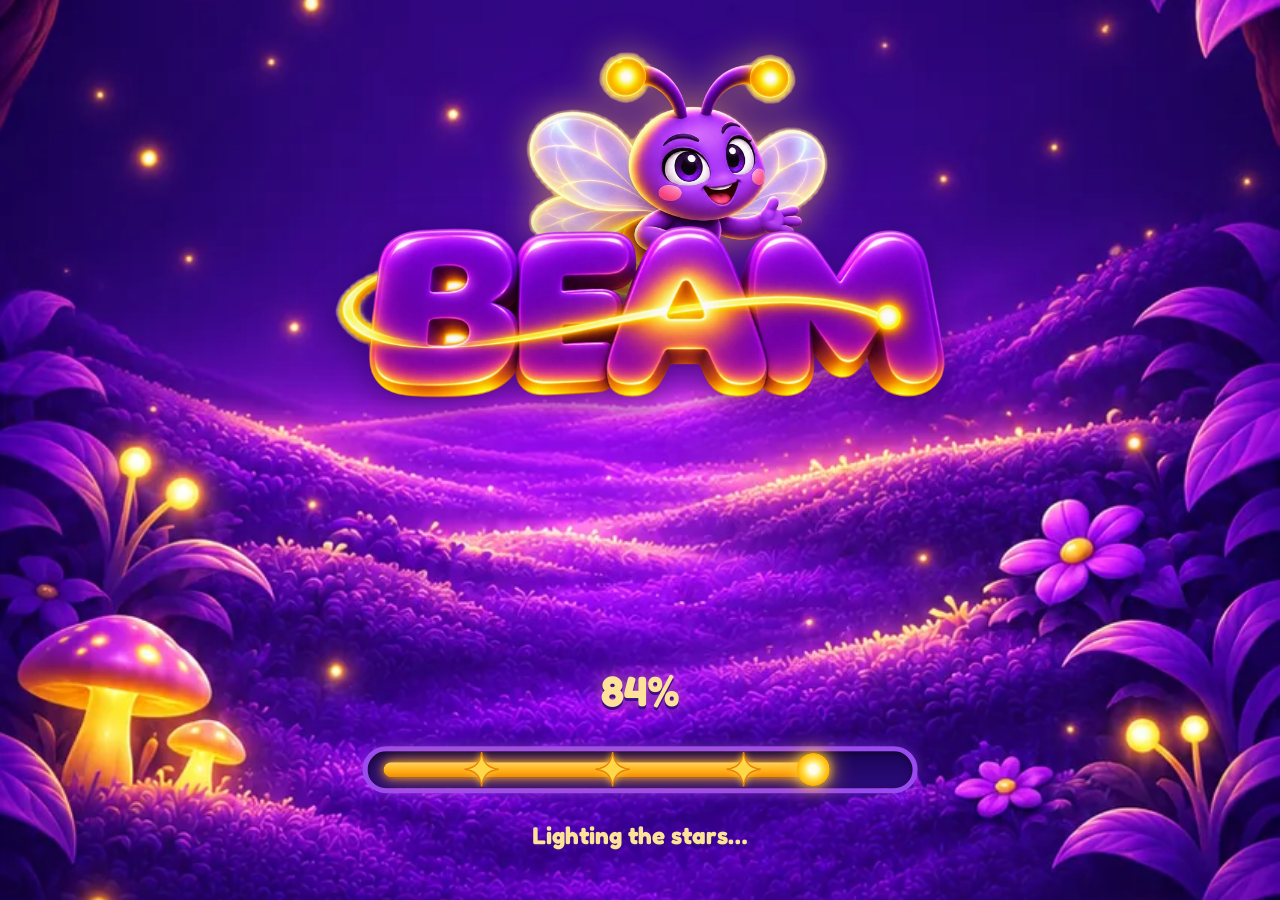
==== commit 0625ea89: "Win clip: play the video's own soundtrack Co-Authored-By: Claude Sonnet 5.5 <noreply@anthropic.com> " ====
--- a/index.html
+++ b/index.html
@@ -354,6 +354,6 @@
 <div class="toast" id="toast" role="status"></div>
 
 <script src="js/levels.js?v=f87c89fe32"></script>
-<script src="js/game.js?v=36e5b2ce87"></script>
+<script src="js/game.js?v=6a3da0d580"></script>
 </body>
 </html>
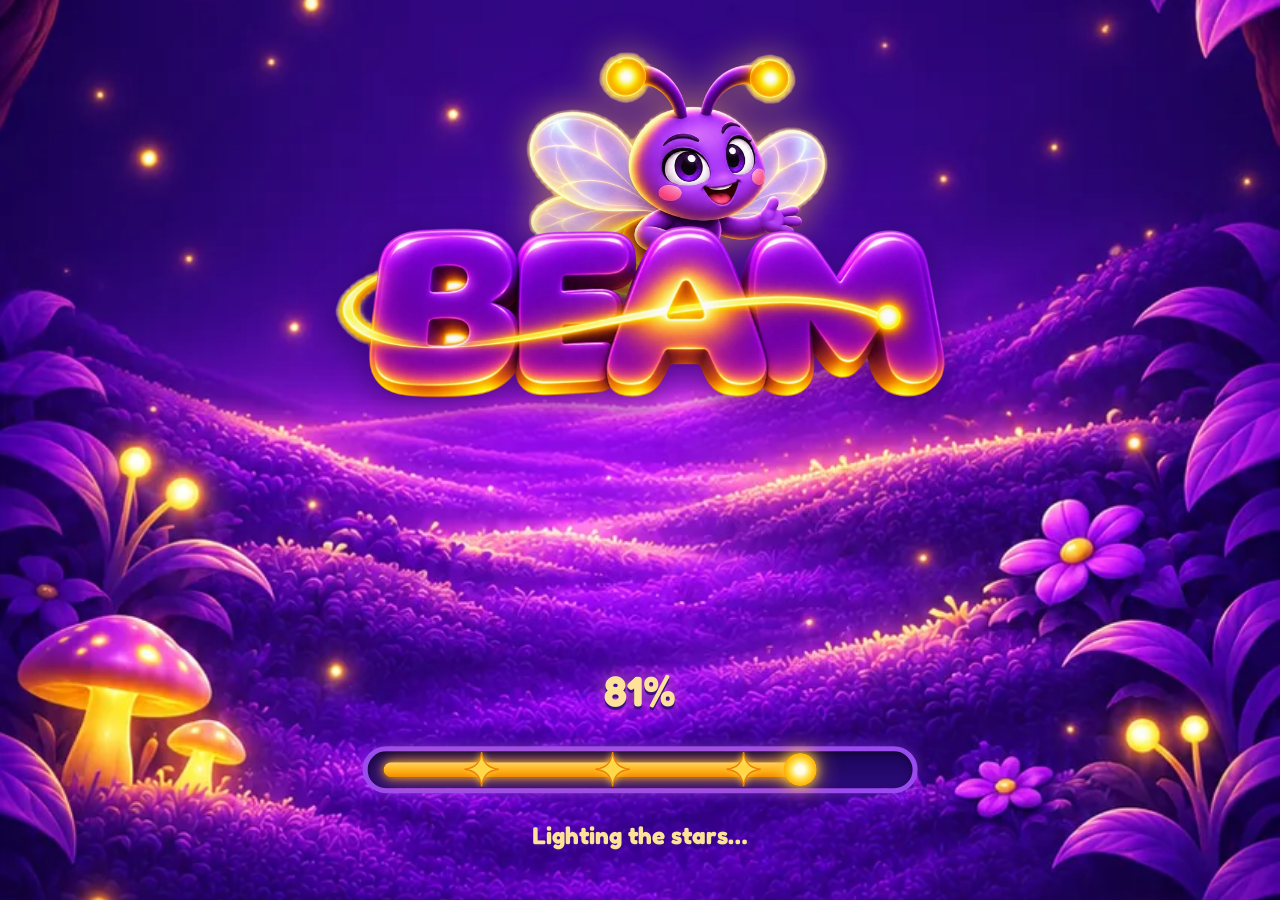
==== commit 3b501fd0: "Coins fly in for the daily bonus, achievements, chapter prizes and purchases; warm board art before " ====
--- a/index.html
+++ b/index.html
@@ -354,6 +354,6 @@
 <div class="toast" id="toast" role="status"></div>
 
 <script src="js/levels.js?v=f87c89fe32"></script>
-<script src="js/game.js?v=6a3da0d580"></script>
+<script src="js/game.js?v=be66b01562"></script>
 </body>
 </html>
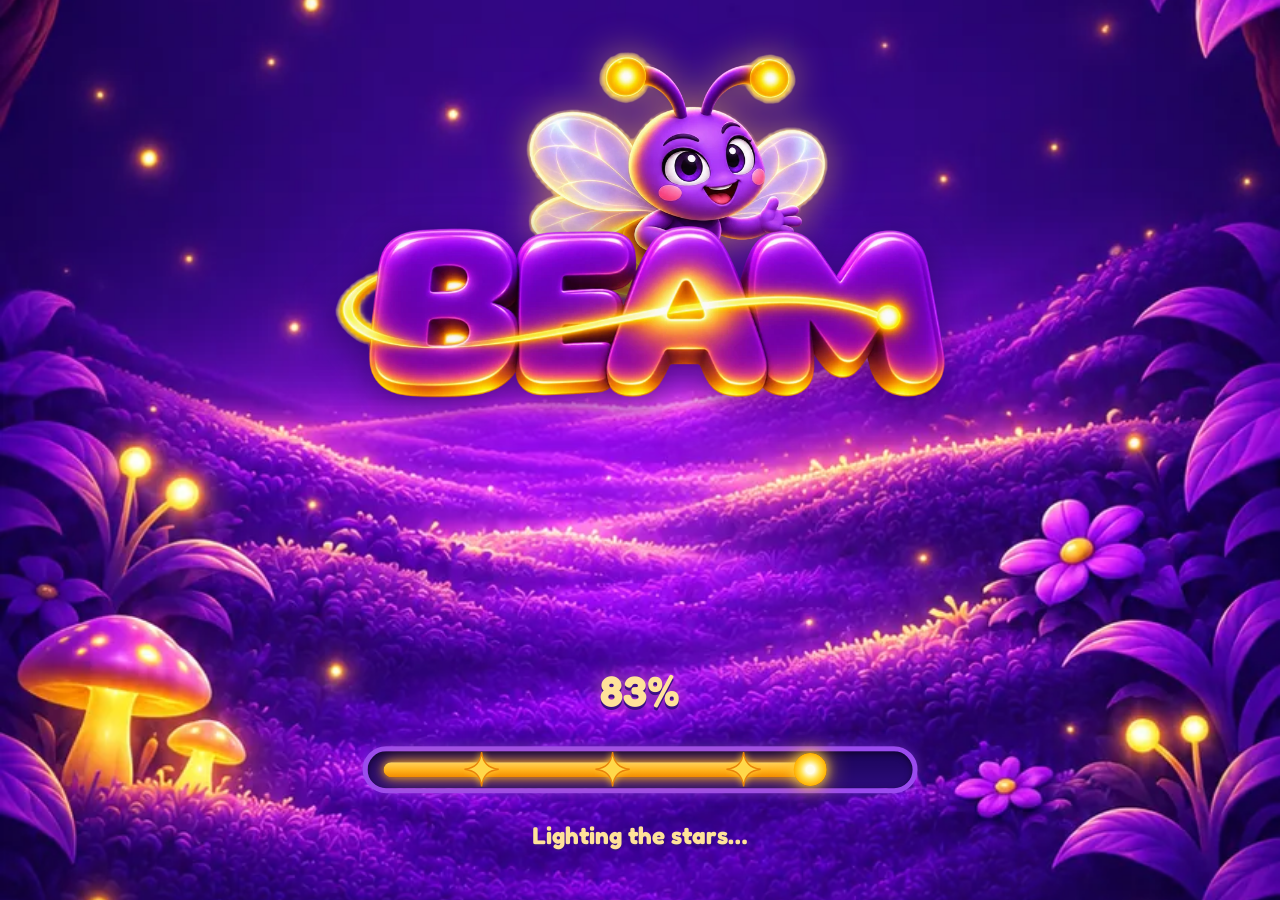
==== commit 1419a0fc: "Referral bonus: the friend who sends the link gets 500 when the invited new player starts playing Co" ====
--- a/index.html
+++ b/index.html
@@ -354,6 +354,6 @@
 <div class="toast" id="toast" role="status"></div>
 
 <script src="js/levels.js?v=f87c89fe32"></script>
-<script src="js/game.js?v=be66b01562"></script>
+<script src="js/game.js?v=a602f5b7c3"></script>
 </body>
 </html>
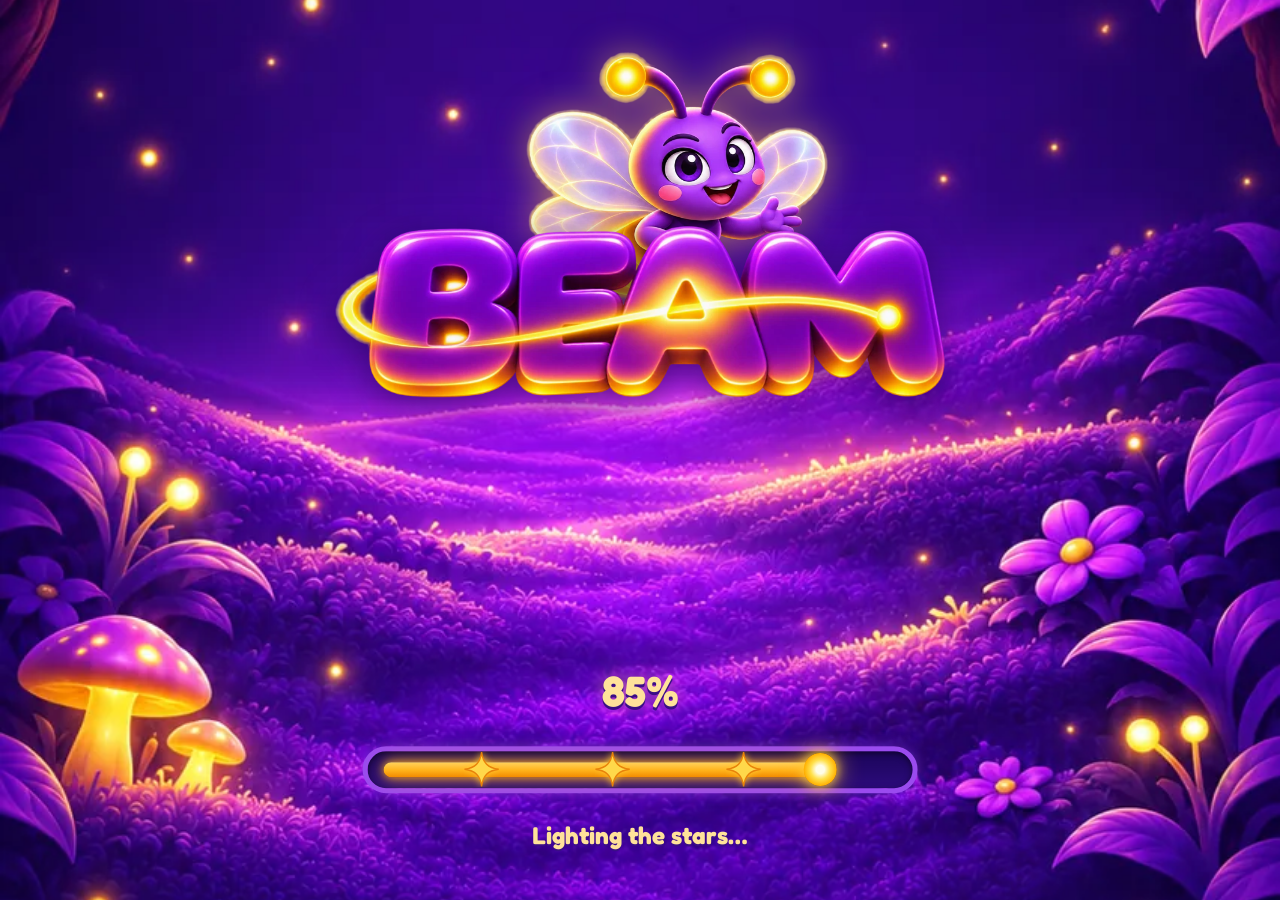
==== commit cc5d6e12: "One-time notice for every player about the invite-a-friend bonus Co-Authored-By: Claude Sonnet 5.5 <" ====
--- a/index.html
+++ b/index.html
@@ -354,6 +354,6 @@
 <div class="toast" id="toast" role="status"></div>
 
 <script src="js/levels.js?v=f87c89fe32"></script>
-<script src="js/game.js?v=a602f5b7c3"></script>
+<script src="js/game.js?v=e68a8ae377"></script>
 </body>
 </html>
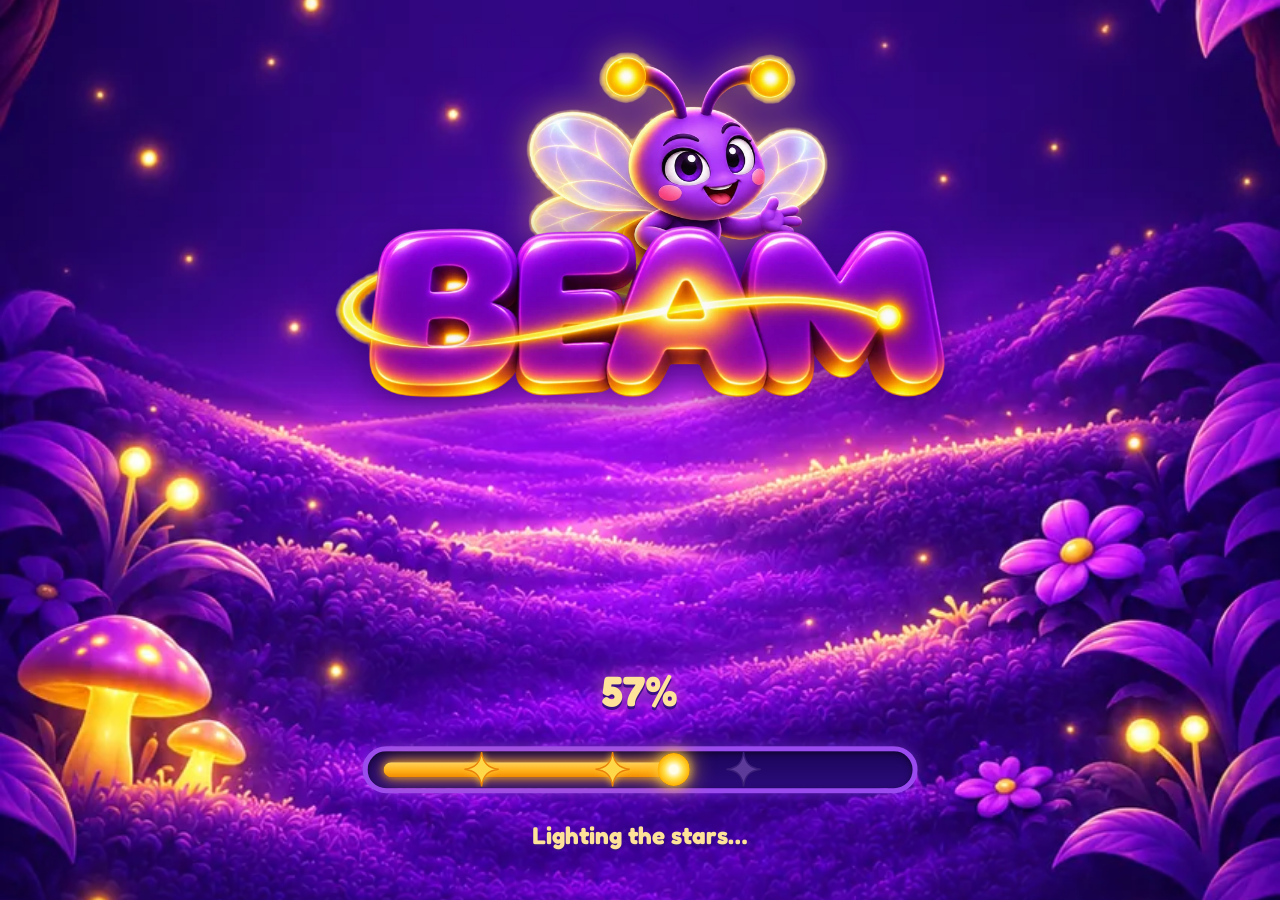
==== commit 3b5b1368: "Close (X) button on the result card Co-Authored-By: Claude Sonnet 5.5 <noreply@anthropic.com> Claude" ====
--- a/index.html
+++ b/index.html
@@ -12,7 +12,7 @@
 <link rel="icon" type="image/png" sizes="32x32" href="icons/favicon-32.png?v=3">
 <link rel="icon" type="image/png" sizes="96x96" href="icons/favicon-96.png?v=3">
 <link rel="apple-touch-icon" href="icons/apple-180.png?v=3">
-<link rel="stylesheet" href="css/beam.css?v=8978603e5e">
+<link rel="stylesheet" href="css/beam.css?v=7ac095d8f2">
 </head>
 <body class="splashing">
 <div id="splash" role="status" aria-live="polite">
@@ -121,6 +121,7 @@
   <canvas class="winbug anim" id="winFilm" width="480" height="480" aria-hidden="true" hidden></canvas>
   <div class="win" id="winbox" role="dialog" aria-labelledby="winTitle" hidden>
     <div class="ribbon"><h3 id="winTitle"></h3></div>
+    <button class="mclose winx" id="winX" aria-label="סגירה"><svg viewBox="0 0 18 18" aria-hidden="true"><path d="M4 4l10 10M14 4L4 14" stroke="#fff" stroke-width="3.2" stroke-linecap="round"/></svg></button>
     <div class="body">
       <div class="bigstars" id="bigStars"></div>
       <p id="winText"></p>
@@ -354,6 +355,6 @@
 <div class="toast" id="toast" role="status"></div>
 
 <script src="js/levels.js?v=f87c89fe32"></script>
-<script src="js/game.js?v=e68a8ae377"></script>
+<script src="js/game.js?v=6d0e053eea"></script>
 </body>
 </html>
--- a/css/beam.css
+++ b/css/beam.css
@@ -309,6 +309,11 @@
 @keyframes pop{to{transform:scale(1)}}
 .gains{display:flex; justify-content:center; gap:10px; margin:6px 0 14px}
 .win .btn + .btn{margin-top:12px}
+.win{position:relative}
+.win .mclose{position:absolute; top:12px; inset-inline-end:12px; width:40px; height:40px; border-radius:50%; border:none; padding:0; display:grid; place-items:center; z-index:3;
+  background:linear-gradient(180deg,#B48CFF,#7C4DFF); box-shadow:0 4px 0 #4B25B8, 0 6px 12px rgba(60,20,150,.35), inset 0 2px 0 rgba(255,255,255,.45); transition:transform .08s}
+.win .mclose:active{transform:translateY(3px)}
+.win .mclose svg{width:18px; height:18px}
 
 /* overlays */
 .overlay{position:fixed; inset:0; background:rgba(30,15,60,.5); display:grid; place-items:center; padding:20px; z-index:20}
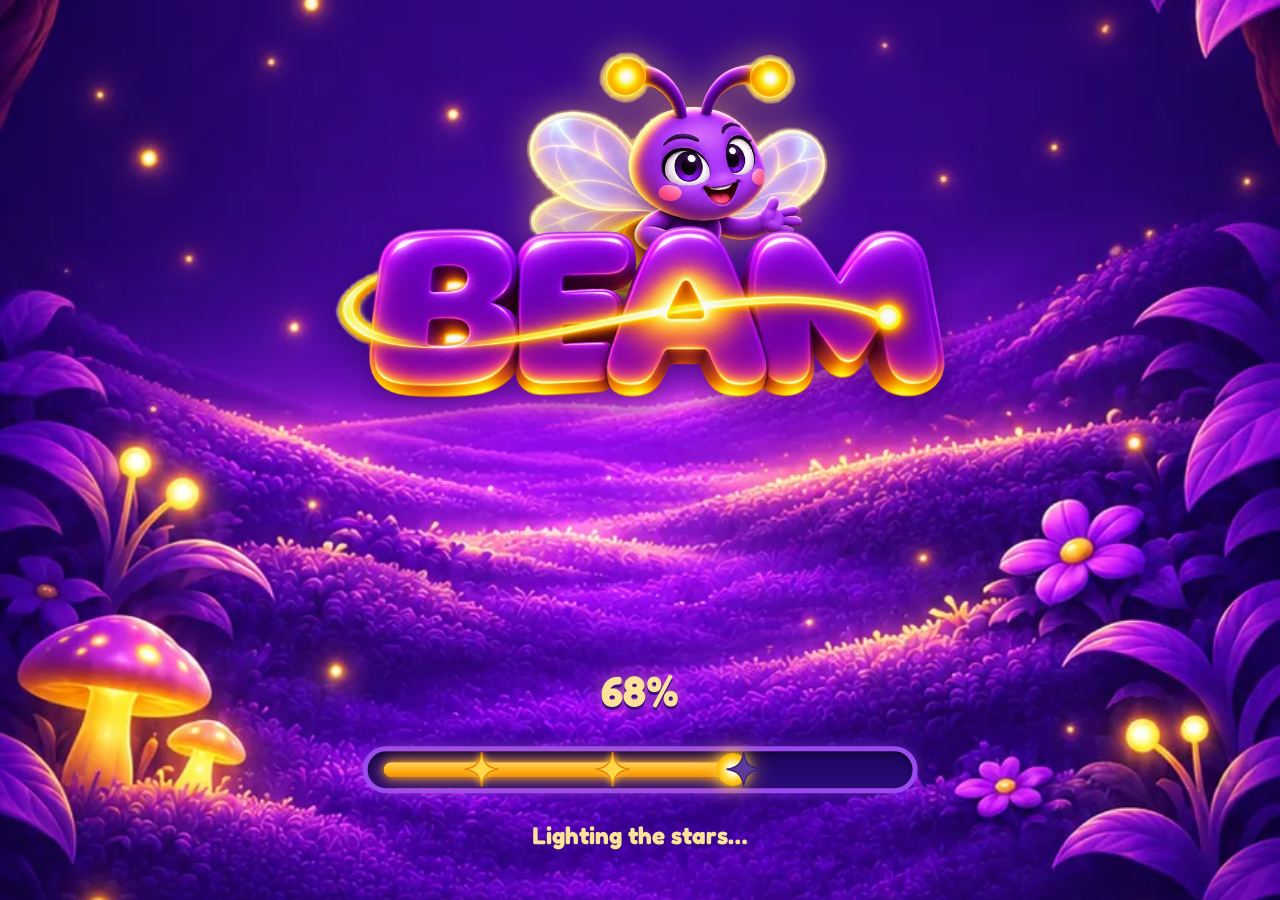
==== commit cf906c85: "Meta domain verification tag Co-Authored-By: Claude Sonnet 5.5 <noreply@anthropic.com> Claude-Sessio" ====
--- a/index.html
+++ b/index.html
@@ -1,6 +1,7 @@
 <!DOCTYPE html>
 <html lang="he" dir="rtl">
 <head>
+<meta name="facebook-domain-verification" content="xpog3yrde6ys8me2d62fl10h6nr83v" />
 <meta charset="utf-8">
 <meta name="viewport" content="width=device-width,initial-scale=1">
 <script>try{if(localStorage.getItem("beamAdminPending")&&/access_token=|error=/.test(location.hash)){localStorage.removeItem("beamAdminPending");location.replace("/admin/"+location.hash)}}catch(e){}</script>
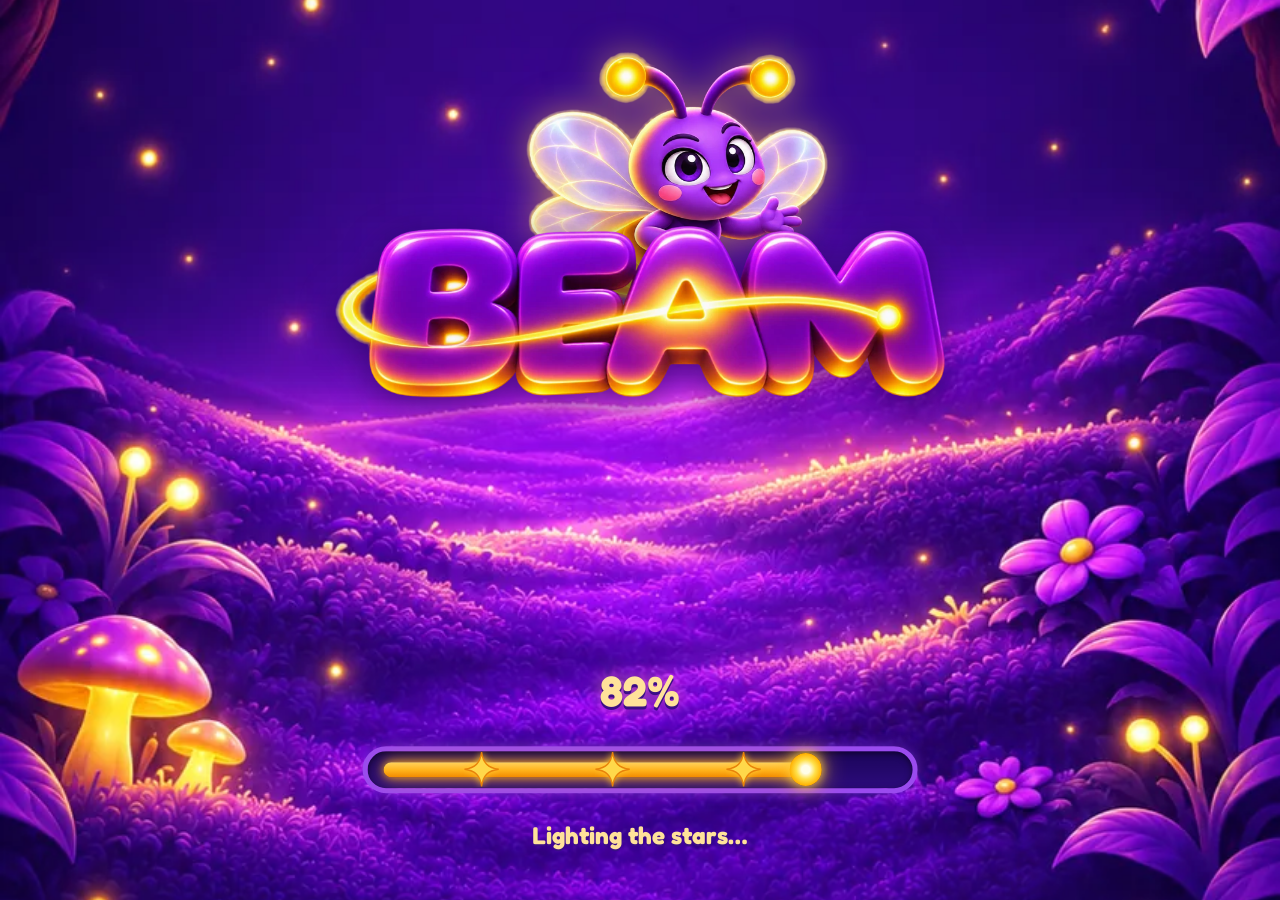
==== commit 965b0029: "Show legal business name on site for Meta verification Co-Authored-By: Claude Sonnet 5.5 <noreply@an" ====
--- a/index.html
+++ b/index.html
@@ -293,7 +293,7 @@
     <p>מוחק שלבים, כוכבים, נקודות והישגים. רכישות נשמרות.</p>
     <button class="btn danger" id="setReset">איפוס</button>
   </div>
-  <p class="legal"><a id="legalPrivacy" href="https://beam-game.co.il/privacy/" target="_blank" rel="noopener">מדיניות פרטיות</a> · <a id="legalSupport" href="https://beam-game.co.il/support/" target="_blank" rel="noopener">תמיכה</a></p>
+  <p class="legal">BEAM · לוי ששון (דויינג ארט), עוסק מורשה · <a id="legalPrivacy" href="https://beam-game.co.il/privacy/" target="_blank" rel="noopener">מדיניות פרטיות</a> · <a id="legalSupport" href="https://beam-game.co.il/support/" target="_blank" rel="noopener">תמיכה</a></p>
 </section>
 
 <!-- HELP -->
